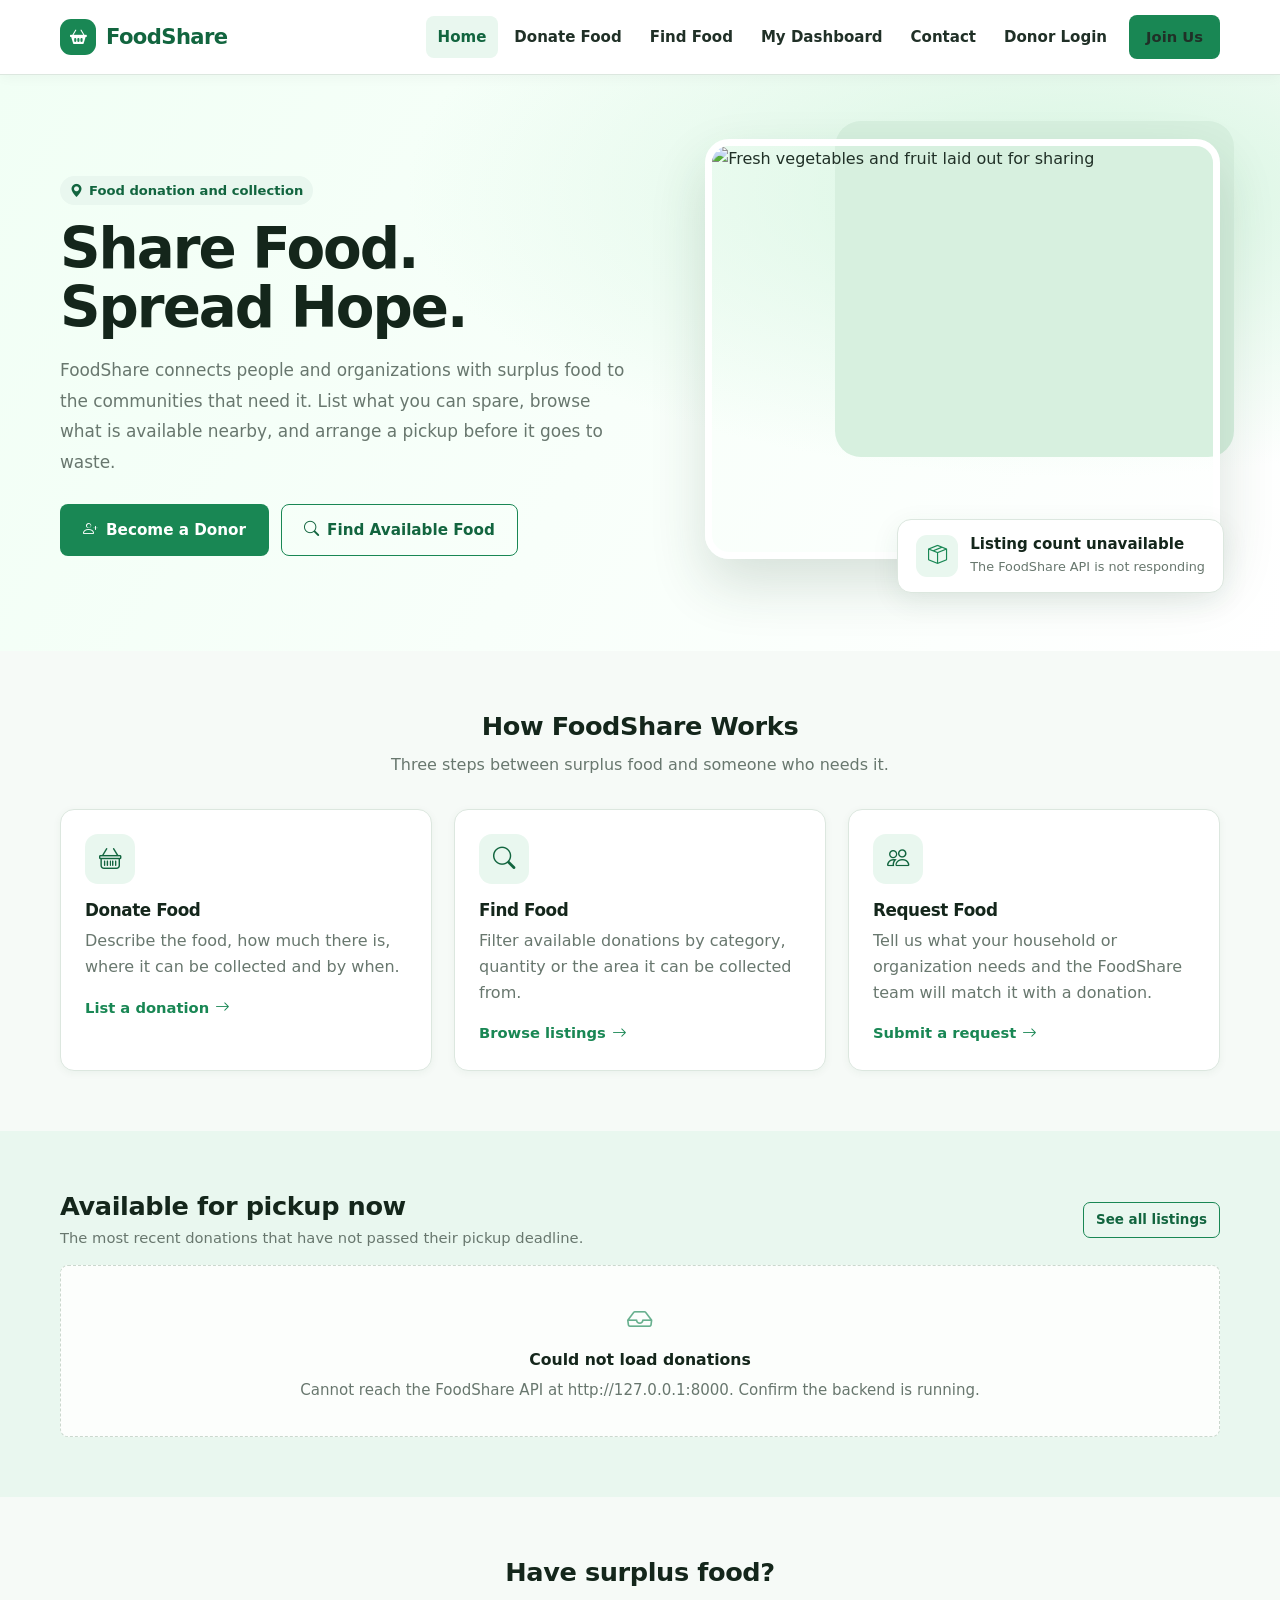
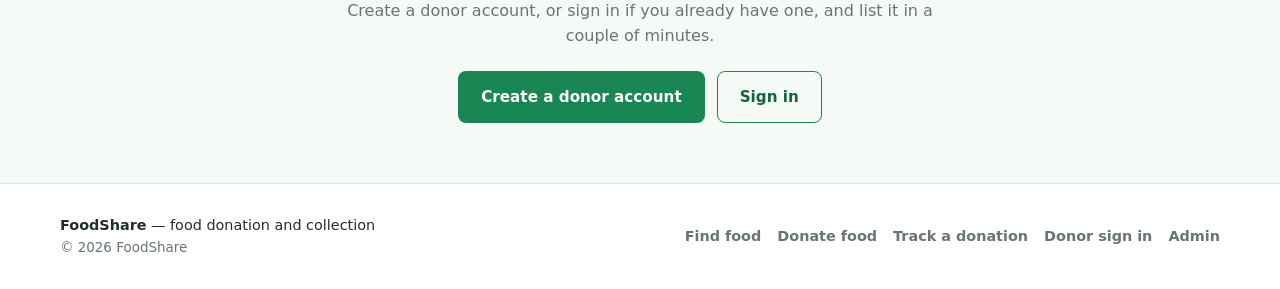
==== html/index.html @ 515250c9 "Upload complete FoodShare source code" ====
<!DOCTYPE html>
<html lang="en">
<head>
    <meta charset="UTF-8">
    <meta name="viewport" content="width=device-width, initial-scale=1.0">
    <meta name="description" content="FoodShare connects food donors with people and organizations that need food. List surplus food, browse what is available nearby, and arrange a pickup.">
    <title>FoodShare | Share Food, Share Hope</title>
    <link rel="icon" href="data:image/svg+xml,%3Csvg xmlns='http://www.w3.org/2000/svg' viewBox='0 0 100 100'%3E%3Crect width='100' height='100' rx='24' fill='%23198754'/%3E%3Cpath d='M28 70c0-22 18-38 44-38 0 22-18 38-44 38z' fill='%23fff'/%3E%3C/svg%3E">
    <link rel="stylesheet" href="../css/vendor/bootstrap-icons.css">
    <link rel="stylesheet" href="../css/style.css">
</head>
<body>

<header class="navbar">
    <div class="container navbar-inner">
        <a class="logo" href="index.html">
            <span class="logo-mark"><i class="bi bi-basket2-fill" aria-hidden="true"></i></span>
            <span>FoodShare</span>
        </a>

        <button class="nav-toggle" type="button" aria-expanded="false"
                aria-controls="site-nav" aria-label="Open menu">
            <i class="bi bi-list" aria-hidden="true"></i>
        </button>

        <nav class="nav-links" id="site-nav" aria-label="Main navigation">
            <a href="index.html">Home</a>
            <a href="donate.html">Donate Food</a>
            <a href="find-food.html">Find Food</a>
            <a href="donor-dashboard.html">My Dashboard</a>
            <a href="contact.html">Contact</a>
            <a href="donor-login.html" data-auth-link>Donor Login</a>
            <a href="donor-register.html" class="btn btn-small">Join Us</a>
        </nav>
    </div>
</header>

<main>
    <section class="hero">
        <div class="container hero-layout">
            <div class="hero-content">
                <span class="badge">
                    <i class="bi bi-geo-alt-fill" aria-hidden="true"></i>
                    Food donation and collection
                </span>

                <h1>Share Food.<br>Spread Hope.</h1>

                <p>
                    FoodShare connects people and organizations with surplus food
                    to the communities that need it. List what you can spare,
                    browse what is available nearby, and arrange a pickup before
                    it goes to waste.
                </p>

                <div class="hero-actions">
                    <a href="donor-register.html" class="btn">
                        <i class="bi bi-person-plus" aria-hidden="true"></i>
                        Become a Donor
                    </a>

                    <a href="find-food.html" class="btn btn-outline">
                        <i class="bi bi-search" aria-hidden="true"></i>
                        Find Available Food
                    </a>
                </div>
            </div>

            <div class="hero-visual">
                <img
                    src="https://images.unsplash.com/photo-1488459716781-31db52582fe9?auto=format&fit=crop&w=1200&q=85"
                    alt="Fresh vegetables and fruit laid out for sharing"
                    width="1200"
                    height="800"
                >

                <div class="image-note">
                    <span class="note-icon"><i class="bi bi-box-seam" aria-hidden="true"></i></span>
                    <div>
                        <strong id="hero-available-count">Checking listings…</strong>
                        <p id="hero-available-hint">Available for pickup today</p>
                    </div>
                </div>
            </div>
        </div>
    </section>

    <section class="section">
        <div class="container">
            <div class="text-center">
                <h2 class="section-title">How FoodShare Works</h2>
                <p class="section-description">
                    Three steps between surplus food and someone who needs it.
                </p>
            </div>

            <div class="grid" style="margin-top:32px;">
                <article class="card">
                    <div class="card-icon"><i class="bi bi-basket" aria-hidden="true"></i></div>
                    <h3>Donate Food</h3>
                    <p>
                        Describe the food, how much there is, where it can be
                        collected and by when.
                    </p>
                    <a class="card-link" href="donate.html">
                        List a donation
                        <i class="bi bi-arrow-right" aria-hidden="true"></i>
                    </a>
                </article>

                <article class="card">
                    <div class="card-icon"><i class="bi bi-search" aria-hidden="true"></i></div>
                    <h3>Find Food</h3>
                    <p>
                        Filter available donations by category, quantity or the
                        area it can be collected from.
                    </p>
                    <a class="card-link" href="find-food.html">
                        Browse listings
                        <i class="bi bi-arrow-right" aria-hidden="true"></i>
                    </a>
                </article>

                <article class="card">
                    <div class="card-icon"><i class="bi bi-people" aria-hidden="true"></i></div>
                    <h3>Request Food</h3>
                    <p>
                        Tell us what your household or organization needs and
                        the FoodShare team will match it with a donation.
                    </p>
                    <a class="card-link" href="find-food.html#request-food">
                        Submit a request
                        <i class="bi bi-arrow-right" aria-hidden="true"></i>
                    </a>
                </article>
            </div>
        </div>
    </section>

    <section class="section" style="background:var(--primary-light);">
        <div class="container">
            <div class="panel-head">
                <div>
                    <h2>Available for pickup now</h2>
                    <p class="panel-subtitle">
                        The most recent donations that have not passed their pickup deadline.
                    </p>
                </div>

                <a href="find-food.html" class="btn btn-outline btn-small">
                    See all listings
                </a>
            </div>

            <div id="home-listings" class="listing-grid">
                <p class="loading">Loading donations</p>
            </div>
        </div>
    </section>

    <section class="section text-center">
        <div class="container">
            <h2 class="section-title">Have surplus food?</h2>
            <p class="section-description" style="margin-inline:auto;">
                Create a donor account, or sign in if you already have one, and
                list it in a couple of minutes.
            </p>

            <div class="hero-actions" style="justify-content:center;margin-top:22px;">
                <a href="donor-register.html" class="btn">Create a donor account</a>
                <a href="donor-login.html" class="btn btn-outline">Sign in</a>
            </div>
        </div>
    </section>
</main>

<footer class="footer">
    <div class="container footer-inner">
        <div>
            <p><strong>FoodShare</strong> — food donation and collection</p>
            <p class="footer-copy">&copy; <span id="current-year"></span> FoodShare</p>
        </div>

        <nav class="footer-links" aria-label="Footer navigation">
            <a href="find-food.html">Find food</a>
            <a href="donate.html">Donate food</a>
            <a href="track.html">Track a donation</a>
            <a href="donor-login.html">Donor sign in</a>
            <a href="admin-login.html">Admin</a>
        </nav>
    </div>
</footer>

<script src="../js/api.js"></script>
<script src="../js/food-card.js"></script>
<script src="../js/home.js"></script>
</body>
</html>
---- css/style.css ----
/* =====================================================
   FOODSHARE - SHARED STYLESHEET
   File: css/style.css
   Used by every page: public pages, donor area, admin console.
===================================================== */

/* ================= DESIGN TOKENS ================= */

:root {
    /* Brand */
    --primary: #198754;
    --primary-dark: #12653f;
    --primary-light: #e9f7ef;
    --primary-soft: #d7f0df;
    --accent: #f4b942;

    /* Surfaces */
    --background: #f6faf7;
    --surface: #ffffff;
    --surface-sunken: #eff7f1;
    --border: #dce7df;
    --border-strong: #cbd8ce;

    /* Text */
    --text: #203027;
    --text-strong: #14261b;
    --muted: #68776e;

    /* Status colours */
    --success: #198754;
    --success-soft: #e3f6ea;
    --info: #0b5ed7;
    --info-soft: #e7effd;
    --warning: #a16207;
    --warning-soft: #fdf3d8;
    --danger: #b42318;
    --danger-soft: #fde8e6;
    --neutral: #55635a;
    --neutral-soft: #eef2ef;

    /* Shape and depth */
    --radius-sm: 8px;
    --radius: 14px;
    --radius-lg: 20px;
    --shadow-sm: 0 2px 8px rgba(25, 75, 45, 0.05);
    --shadow: 0 8px 28px rgba(25, 75, 45, 0.08);
    --shadow-lg: 0 18px 44px rgba(25, 75, 45, 0.12);

    /* Type */
    --font-sans: system-ui, -apple-system, "Segoe UI", Roboto, "Helvetica Neue", Arial, sans-serif;

    /* Layout */
    --container: 1160px;
    --nav-height: 74px;
}

/* ================= BASE ================= */

*,
*::before,
*::after {
    box-sizing: border-box;
}

body,
h1,
h2,
h3,
h4,
p,
figure,
blockquote,
dl,
dd {
    margin: 0;
}

html {
    scroll-behavior: smooth;
    -webkit-text-size-adjust: 100%;
}

body {
    min-height: 100vh;
    display: flex;
    flex-direction: column;
    font-family: var(--font-sans);
    font-size: 16px;
    line-height: 1.6;
    color: var(--text);
    background: var(--background);
}

main {
    flex: 1;
}

img {
    display: block;
    max-width: 100%;
}

a {
    color: var(--primary);
    text-decoration: none;
}

a:hover {
    color: var(--primary-dark);
}

button,
input,
select,
textarea {
    font: inherit;
    color: inherit;
}

button {
    cursor: pointer;
}

button:disabled {
    cursor: not-allowed;
    opacity: 0.6;
}

h1,
h2,
h3,
h4 {
    color: var(--text-strong);
    line-height: 1.2;
    font-weight: 800;
    letter-spacing: -0.4px;
}

h1 {
    font-size: clamp(1.9rem, 3.4vw, 2.7rem);
}

h2 {
    font-size: clamp(1.35rem, 2.2vw, 1.6rem);
}

h3 {
    font-size: 1.05rem;
}

p {
    color: var(--text);
}

[hidden] {
    display: none !important;
}

.sr-only {
    position: absolute;
    width: 1px;
    height: 1px;
    padding: 0;
    margin: -1px;
    overflow: hidden;
    clip: rect(0 0 0 0);
    white-space: nowrap;
    border: 0;
}

/* ================= LAYOUT ================= */

.container {
    width: min(var(--container), 92%);
    margin-inline: auto;
}

.section {
    padding: 60px 0;
}

.section-title {
    margin-bottom: 10px;
}

.section-description {
    color: var(--muted);
    max-width: 60ch;
}

.text-center {
    text-align: center;
}

.text-center .section-description {
    margin-inline: auto;
}

.muted {
    color: var(--muted);
}

.stack-sm > * + * {
    margin-top: 8px;
}

/* Interior page heading block */
.page-head {
    padding: 42px 0 26px;
}

.page-head h1 {
    margin-bottom: 8px;
}

.page-head .page-intro {
    max-width: 68ch;
    color: var(--muted);
    font-size: 1.02rem;
}

.page-head--row {
    display: flex;
    align-items: flex-end;
    justify-content: space-between;
    flex-wrap: wrap;
    gap: 18px;
}

/* ================= NAVIGATION ================= */

.navbar {
    position: sticky;
    top: 0;
    z-index: 1000;
    background: var(--surface);
    border-bottom: 1px solid var(--border);
    box-shadow: 0 3px 12px rgba(0, 0, 0, 0.035);
}

.navbar-inner {
    min-height: var(--nav-height);
    display: flex;
    align-items: center;
    justify-content: space-between;
    gap: 18px;
}

.logo {
    display: inline-flex;
    align-items: center;
    gap: 10px;
    color: var(--primary-dark);
    font-size: 1.32rem;
    font-weight: 800;
    letter-spacing: -0.6px;
    white-space: nowrap;
}

.logo:hover {
    color: var(--primary-dark);
}

.logo-mark {
    display: grid;
    place-items: center;
    width: 36px;
    height: 36px;
    border-radius: 11px;
    background: var(--primary);
    color: #fff;
    font-size: 1.05rem;
}

.nav-links {
    display: flex;
    align-items: center;
    gap: 4px;
}

.nav-links a {
    padding: 9px 12px;
    border-radius: var(--radius-sm);
    color: var(--text);
    font-size: 0.94rem;
    font-weight: 600;
    white-space: nowrap;
    transition: background 0.15s ease, color 0.15s ease;
}

.nav-links a:hover {
    background: var(--surface-sunken);
    color: var(--primary-dark);
}

.nav-links a.active {
    background: var(--primary-light);
    color: var(--primary-dark);
}

.nav-links .btn {
    margin-left: 6px;
    padding: 9px 16px;
    min-height: 40px;
    font-size: 0.92rem;
}

.nav-links .btn:hover {
    background: var(--primary-dark);
    color: #fff;
    transform: none;
}

.nav-links .nav-signout {
    color: var(--danger);
}

.nav-toggle {
    display: none;
    align-items: center;
    justify-content: center;
    width: 42px;
    height: 42px;
    border: 1px solid var(--border-strong);
    border-radius: 10px;
    background: var(--surface);
    color: var(--text);
    font-size: 1.25rem;
}

/* ================= BUTTONS ================= */

.btn {
    display: inline-flex;
    align-items: center;
    justify-content: center;
    gap: 8px;
    min-height: 44px;
    padding: 11px 20px;
    border: 1px solid transparent;
    border-radius: var(--radius-sm);
    background: var(--primary);
    color: #fff;
    font-weight: 700;
    font-size: 0.95rem;
    text-align: center;
    text-decoration: none;
    transition: background 0.18s ease, border-color 0.18s ease, transform 0.18s ease;
}

.btn:hover {
    background: var(--primary-dark);
    color: #fff;
    transform: translateY(-1px);
}

.btn-outline {
    color: var(--primary-dark);
    background: transparent;
    border-color: var(--primary);
}

.btn-outline:hover {
    color: #fff;
    background: var(--primary);
}

.btn-secondary {
    color: var(--text);
    background: var(--neutral-soft);
    border-color: var(--border);
}

.btn-secondary:hover {
    color: var(--text-strong);
    background: #e2e9e4;
}

.btn-danger {
    background: var(--danger);
    color: #fff;
}

.btn-danger:hover {
    background: #8f1b12;
    color: #fff;
}

.btn-ghost {
    background: transparent;
    border-color: var(--border);
    color: var(--text);
}

.btn-ghost:hover {
    background: var(--surface-sunken);
    color: var(--text-strong);
}

.btn-small {
    min-height: 34px;
    padding: 6px 12px;
    font-size: 0.84rem;
    border-radius: 7px;
}

.btn-full {
    width: 100%;
}

.btn-icon {
    padding: 7px 10px;
    min-height: 34px;
}

/* ================= BADGES AND STATUS ================= */

.badge {
    display: inline-flex;
    align-items: center;
    gap: 6px;
    padding: 4px 10px;
    border-radius: 30px;
    background: var(--primary-light);
    color: var(--primary-dark);
    font-size: 0.82rem;
    font-weight: 700;
}

.badge-warning {
    background: var(--warning-soft);
    color: var(--warning);
}

.badge-danger {
    background: var(--danger-soft);
    color: var(--danger);
}

.status {
    display: inline-flex;
    align-items: center;
    gap: 6px;
    padding: 3px 10px;
    border-radius: 30px;
    font-size: 0.78rem;
    font-weight: 700;
    white-space: nowrap;
    background: var(--neutral-soft);
    color: var(--neutral);
}

.status::before {
    content: "";
    width: 6px;
    height: 6px;
    border-radius: 50%;
    background: currentColor;
}

.status-available,
.status-verified,
.status-approved {
    background: var(--success-soft);
    color: #146c43;
}

.status-reserved,
.status-pending {
    background: var(--warning-soft);
    color: var(--warning);
}

.status-completed,
.status-fulfilled {
    background: var(--info-soft);
    color: var(--info);
}

.status-expired {
    background: var(--neutral-soft);
    color: var(--neutral);
}

.status-cancelled,
.status-rejected {
    background: var(--danger-soft);
    color: var(--danger);
}

/* ================= MESSAGES ================= */

.message {
    margin: 0 0 16px;
    padding: 12px 15px;
    border: 1px solid transparent;
    border-radius: var(--radius-sm);
    font-size: 0.94rem;
    overflow-wrap: anywhere;
    line-height: 1.5;
}

.message:empty {
    display: none;
}

.message-success {
    color: #14532d;
    background: var(--success-soft);
    border-color: #b9e6c9;
}

.message-error {
    color: #842029;
    background: var(--danger-soft);
    border-color: #f5c2be;
}

.message-info {
    color: #084298;
    background: var(--info-soft);
    border-color: #bcd3f7;
}

/* ================= CARDS AND PANELS ================= */

.grid {
    display: grid;
    grid-template-columns: repeat(3, minmax(0, 1fr));
    gap: 22px;
}

.card {
    padding: 24px;
    border: 1px solid var(--border);
    border-radius: var(--radius);
    background: var(--surface);
    box-shadow: var(--shadow-sm);
}

.card h2,
.card h3 {
    margin-bottom: 8px;
}

.card p {
    color: var(--muted);
}

.card-icon {
    display: grid;
    place-items: center;
    width: 50px;
    height: 50px;
    margin-bottom: 16px;
    border-radius: 13px;
    background: var(--primary-light);
    color: var(--primary-dark);
    font-size: 1.4rem;
}

.card-link {
    display: inline-flex;
    align-items: center;
    gap: 6px;
    margin-top: 16px;
    font-weight: 700;
    font-size: 0.92rem;
}

.panel {
    padding: 24px;
    border: 1px solid var(--border);
    border-radius: var(--radius);
    background: var(--surface);
    box-shadow: var(--shadow-sm);
}

.panel + .panel {
    margin-top: 22px;
}

.panel-head {
    display: flex;
    align-items: center;
    justify-content: space-between;
    flex-wrap: wrap;
    gap: 12px;
    margin-bottom: 16px;
}

.panel-head h2 {
    margin: 0;
}

.panel-head .panel-subtitle {
    margin-top: 4px;
    color: var(--muted);
    font-size: 0.92rem;
}

.panel-actions {
    display: flex;
    flex-wrap: wrap;
    gap: 8px;
    align-items: center;
}

.count-pill {
    display: inline-flex;
    align-items: center;
    padding: 2px 9px;
    border-radius: 20px;
    background: var(--surface-sunken);
    color: var(--muted);
    font-size: 0.8rem;
    font-weight: 700;
}

/* ================= FORMS ================= */

.form-group {
    margin-bottom: 16px;
}

.form-group label,
.field-label {
    display: block;
    margin-bottom: 6px;
    color: var(--text-strong);
    font-weight: 700;
    font-size: 0.9rem;
}

.required {
    color: var(--danger);
    font-weight: 700;
}

.form-group input,
.form-group select,
.form-group textarea,
.input,
select,
input[type="search"],
input[type="text"],
input[type="email"],
input[type="password"],
input[type="tel"],
input[type="number"],
input[type="date"],
input[type="datetime-local"] {
    display: block;
    width: 100%;
    min-width: 0;
}

.form-group input,
.form-group select,
.form-group textarea {
    min-height: 46px;
    padding: 10px 13px;
    border: 1px solid var(--border-strong);
    border-radius: var(--radius-sm);
    background: #fff;
    color: var(--text);
    outline: none;
    transition: border-color 0.15s ease, box-shadow 0.15s ease;
}

.form-group textarea {
    min-height: 120px;
    resize: vertical;
}

.form-group input:focus,
.form-group select:focus,
.form-group textarea:focus {
    border-color: var(--primary);
    box-shadow: 0 0 0 3px rgba(25, 135, 84, 0.14);
}

/* Only flag a field once the user has actually interacted with it. */
.form-group input:user-invalid,
.form-group select:user-invalid,
.form-group textarea:user-invalid {
    border-color: var(--danger);
    box-shadow: 0 0 0 3px rgba(180, 35, 24, 0.1);
}

.form-row {
    display: grid;
    grid-template-columns: repeat(2, minmax(0, 1fr));
    gap: 16px;
}

.form-help {
    margin-top: 5px;
    color: var(--muted);
    font-size: 0.82rem;
}

.form-footer {
    margin-top: 18px;
    text-align: center;
    color: var(--muted);
    font-size: 0.92rem;
}

.form-footer a {
    font-weight: 700;
}

.form-actions {
    display: flex;
    flex-wrap: wrap;
    gap: 10px;
    margin-top: 20px;
}

.form-container {
    width: min(620px, 92%);
    margin: 40px auto;
    padding: 30px;
    border: 1px solid var(--border);
    border-radius: var(--radius);
    background: var(--surface);
    box-shadow: var(--shadow);
}

.form-container h1 {
    margin-bottom: 6px;
}

.form-description {
    margin-bottom: 22px;
    color: var(--muted);
}

/* ================= HERO ================= */

.hero {
    padding: 64px 0 58px;
    overflow: hidden;
    background:
        radial-gradient(ellipse at 84% 20%, #d7f5e1 0%, transparent 44%),
        linear-gradient(120deg, #f1fff5, #ffffff);
}

.hero-layout {
    display: grid;
    grid-template-columns: minmax(0, 1fr) minmax(0, 0.95fr);
    align-items: center;
    gap: 54px;
}

.hero-content {
    min-width: 0;
    max-width: 590px;
}

.hero-content .badge {
    margin-bottom: 14px;
}

.hero h1 {
    margin-bottom: 18px;
    font-size: clamp(2.7rem, 4.4vw, 4.2rem);
    line-height: 1.05;
    letter-spacing: -2px;
}

.hero-content > p {
    max-width: 56ch;
    margin-bottom: 26px;
    color: var(--muted);
    font-size: 1.06rem;
    line-height: 1.8;
}

.hero-actions {
    display: flex;
    flex-wrap: wrap;
    gap: 12px;
}

.hero-actions .btn {
    min-height: 50px;
    padding: 13px 22px;
}

.hero-visual {
    position: relative;
    min-width: 0;
    padding: 0 0 34px 24px;
}

.hero-visual::before {
    content: "";
    position: absolute;
    z-index: 0;
    top: -18px;
    right: -14px;
    width: 74%;
    height: 74%;
    border-radius: 26px;
    background: var(--primary-soft);
}

.hero-visual > img {
    position: relative;
    z-index: 1;
    width: 100%;
    height: 420px;
    border: 7px solid #fff;
    border-radius: 24px;
    object-fit: cover;
    box-shadow: 0 25px 55px rgba(30, 70, 45, 0.16);
}

.image-note {
    position: absolute;
    z-index: 2;
    right: -4px;
    bottom: 0;
    display: flex;
    align-items: center;
    gap: 12px;
    max-width: 330px;
    padding: 15px 18px;
    border: 1px solid var(--border);
    border-radius: var(--radius);
    background: #fff;
    box-shadow: var(--shadow);
}

.note-icon {
    display: grid;
    place-items: center;
    flex: 0 0 42px;
    width: 42px;
    height: 42px;
    border-radius: 11px;
    background: var(--primary-light);
    color: var(--primary);
    font-size: 1.2rem;
}

.image-note strong {
    display: block;
    color: var(--text-strong);
    font-size: 0.94rem;
    line-height: 1.3;
}

.image-note p {
    margin-top: 2px;
    color: var(--muted);
    font-size: 0.8rem;
}

/* ================= SPLIT LAYOUT (login, donate) ================= */

.split-main {
    display: grid;
    grid-template-columns: minmax(0, 1.05fr) minmax(0, 1fr);
    align-items: start;
    gap: 44px;
    padding: 44px 0 56px;
}

.split-main--center {
    align-items: center;
}

.login-intro h1 {
    margin: 12px 0;
}

.login-intro p {
    color: var(--muted);
    font-size: 1.02rem;
    max-width: 46ch;
}

.login-intro .intro-list {
    margin-top: 22px;
    display: grid;
    gap: 12px;
    padding: 0;
    list-style: none;
}

.login-intro .intro-list li {
    display: flex;
    align-items: flex-start;
    gap: 10px;
    color: var(--text);
    font-size: 0.95rem;
}

.login-intro .intro-list i {
    color: var(--primary);
    font-size: 1.05rem;
    line-height: 1.6;
}

/* Centred single-card page used by the admin sign-in */
.auth-card {
    width: min(460px, 100%);
    margin: 0 auto 64px;
}

/* Content column with a side panel (listings + request form) */
.layout-aside {
    display: grid;
    grid-template-columns: minmax(0, 1fr) 340px;
    align-items: start;
    gap: 22px;
}

.layout-aside > * {
    min-width: 0;
}

/* Paired fields stack inside the narrow side panel instead of being squeezed. */
.layout-aside > aside .form-row {
    grid-template-columns: minmax(0, 1fr);
}

.login-card {
    padding: 30px;
    border: 1px solid var(--border);
    border-radius: var(--radius-lg);
    background: #fff;
    box-shadow: var(--shadow);
}

.login-card h2 {
    margin-bottom: 6px;
    font-size: 1.5rem;
}

/* ================= FILTER TOOLBAR ================= */

.toolbar {
    display: grid;
    grid-template-columns: minmax(0, 2fr) minmax(0, 1fr) minmax(0, 1fr) auto;
    gap: 10px;
    margin-bottom: 18px;
}

.toolbar input,
.toolbar select {
    min-height: 46px;
    padding: 10px 12px;
    border: 1px solid var(--border-strong);
    border-radius: var(--radius-sm);
    background: #fff;
    outline: none;
}

.toolbar input:focus,
.toolbar select:focus {
    border-color: var(--primary);
    box-shadow: 0 0 0 3px rgba(25, 135, 84, 0.14);
}

.toolbar--compact {
    grid-template-columns: minmax(0, 1fr) minmax(0, 1fr) minmax(0, 1fr);
}

.listing-meta {
    display: flex;
    align-items: center;
    justify-content: space-between;
    flex-wrap: wrap;
    gap: 10px;
    margin-bottom: 14px;
    color: var(--muted);
    font-size: 0.88rem;
}

/* ================= LISTINGS ================= */

.listing-grid {
    display: grid;
    grid-template-columns: repeat(auto-fill, minmax(280px, 1fr));
    gap: 18px;
}

.food-card {
    display: flex;
    flex-direction: column;
    gap: 14px;
    padding: 20px;
    border: 1px solid var(--border);
    border-radius: var(--radius);
    background: var(--surface);
    box-shadow: var(--shadow-sm);
    transition: box-shadow 0.18s ease, transform 0.18s ease;
}

.food-card:hover {
    transform: translateY(-2px);
    box-shadow: var(--shadow);
}

.food-card-head {
    display: flex;
    align-items: flex-start;
    justify-content: space-between;
    gap: 10px;
}

.food-card-head h3 {
    font-size: 1.08rem;
    line-height: 1.3;
}

.food-card .badge {
    align-self: flex-start;
}

/* Key/value fact list used in cards and on the detail page */
.fact-list {
    display: grid;
    gap: 8px;
    padding: 0;
    margin: 0;
}

.fact-list > div {
    display: grid;
    grid-template-columns: 100px minmax(0, 1fr);
    gap: 10px;
    align-items: baseline;
}

.fact-list dt {
    color: var(--muted);
    font-size: 0.8rem;
    font-weight: 600;
    text-transform: uppercase;
    letter-spacing: 0.03em;
}

.fact-list dd {
    font-size: 0.92rem;
    font-weight: 600;
    color: var(--text);
    overflow-wrap: anywhere;
}

.food-card-foot {
    display: flex;
    align-items: center;
    justify-content: space-between;
    gap: 10px;
    margin-top: auto;
    padding-top: 14px;
    border-top: 1px solid var(--border);
}

.food-card-foot .donor {
    color: var(--muted);
    font-size: 0.84rem;
    overflow: hidden;
    text-overflow: ellipsis;
    white-space: nowrap;
}

/* ================= DETAIL PAGE ================= */

.detail-panel {
    max-width: 760px;
    margin-inline: auto;
    padding: 28px;
}

.detail-head {
    display: flex;
    align-items: flex-start;
    justify-content: space-between;
    gap: 14px;
    padding-bottom: 18px;
    margin-bottom: 20px;
    border-bottom: 1px solid var(--border);
}

.detail-head h1 {
    font-size: clamp(1.5rem, 2.6vw, 2rem);
}

.detail-head .detail-id {
    margin-top: 6px;
    color: var(--muted);
    font-size: 0.86rem;
}

.detail-list {
    display: grid;
    gap: 0;
    padding: 0;
    margin: 0;
    border: 1px solid var(--border);
    border-radius: var(--radius-sm);
    overflow: hidden;
}

.detail-list > div {
    display: grid;
    grid-template-columns: minmax(120px, 190px) minmax(0, 1fr);
    gap: 14px;
    padding: 12px 16px;
    border-bottom: 1px solid var(--border);
}

.detail-list > div:last-child {
    border-bottom: 0;
}

.detail-list > div:nth-child(odd) {
    background: #fbfdfb;
}

.detail-list dt {
    color: var(--muted);
    font-size: 0.88rem;
    font-weight: 600;
}

.detail-list dd {
    font-weight: 600;
    color: var(--text);
    overflow-wrap: anywhere;
}

.contact-block {
    display: flex;
    align-items: center;
    justify-content: space-between;
    flex-wrap: wrap;
    gap: 14px;
    margin-top: 20px;
    padding: 18px;
    border: 1px solid #c9e6d4;
    border-radius: var(--radius);
    background: var(--primary-light);
}

.contact-block .contact-label {
    color: var(--primary-dark);
    font-size: 0.82rem;
    font-weight: 700;
    text-transform: uppercase;
    letter-spacing: 0.04em;
}

.contact-block .contact-value {
    font-size: 1.12rem;
    font-weight: 800;
    color: var(--text-strong);
}

/* ================= DASHBOARD ================= */

.dashboard {
    padding: 30px 0 56px;
}

.dashboard-head {
    display: flex;
    align-items: flex-end;
    justify-content: space-between;
    flex-wrap: wrap;
    gap: 16px;
    margin-bottom: 24px;
}

.dashboard-head h1 {
    margin-bottom: 6px;
}

.dashboard-head .donor-meta {
    display: flex;
    flex-wrap: wrap;
    align-items: center;
    gap: 10px;
    color: var(--muted);
    font-size: 0.9rem;
}

.stats-grid {
    display: grid;
    grid-template-columns: repeat(4, minmax(0, 1fr));
    gap: 16px;
    margin-bottom: 24px;
}

/* Six cards read better as two even rows than as 4 + 2. */
.stats-grid--balanced {
    grid-template-columns: repeat(3, minmax(0, 1fr));
}

.stat-card {
    padding: 18px 20px;
    border: 1px solid var(--border);
    border-radius: var(--radius);
    background: var(--surface);
    box-shadow: var(--shadow-sm);
}

.stat-card h3,
.stat-card span {
    display: block;
    color: var(--muted);
    font-size: 0.84rem;
    font-weight: 600;
    text-transform: uppercase;
    letter-spacing: 0.03em;
}

.stat-card strong {
    display: block;
    margin-top: 6px;
    color: var(--text-strong);
    font-size: 1.85rem;
    line-height: 1.1;
    letter-spacing: -0.8px;
}

.stat-card--accent {
    border-color: #c9e6d4;
    background: linear-gradient(160deg, #f2fbf5, #ffffff);
}

.stat-card--muted strong {
    color: var(--muted);
}

.dashboard-grid {
    display: grid;
    grid-template-columns: minmax(320px, 400px) minmax(0, 1fr);
    align-items: start;
    gap: 22px;
}

.dashboard-grid .panel + .panel {
    margin-top: 0;
}

/* ================= TABLES ================= */

.table-wrapper {
    width: 100%;
    overflow-x: auto;
    border: 1px solid var(--border);
    border-radius: var(--radius-sm);
    background: var(--surface);
}

table {
    width: 100%;
    border-collapse: collapse;
}

/* Column widths come from each table's <colgroup>, so wide values such as
   email addresses wrap instead of pushing the table past its container. */
.table-wrapper table {
    table-layout: fixed;
}

th,
td {
    padding: 11px 10px;
    border-bottom: 1px solid var(--border);
    text-align: left;
    vertical-align: middle;
    font-size: 0.86rem;
}

/* Only break a word when it genuinely cannot fit, so "Individual" and
   "Gampalagudem" stay intact while long email addresses still wrap. */
td {
    overflow-wrap: break-word;
    word-break: normal;
}

th {
    background: var(--surface-sunken);
    color: var(--text-strong);
    font-size: 0.76rem;
    font-weight: 700;
    text-transform: uppercase;
    letter-spacing: 0.03em;
    white-space: normal;
}

td {
    color: var(--text);
}

tbody tr:last-child td {
    border-bottom: 0;
}

tbody tr:hover {
    background: #f8fcf9;
}

.table-actions {
    display: flex;
    flex-wrap: wrap;
    align-items: center;
    gap: 6px;
}

.cell-title {
    font-weight: 700;
    color: var(--text-strong);
}

.cell-sub {
    display: block;
    color: var(--muted);
    font-size: 0.8rem;
}

.cell-nowrap {
    white-space: nowrap;
}

.cell-actions {
    min-width: 0;
    white-space: normal;
}

.table-select {
    width: auto;
    min-width: 112px;
    min-height: 34px;
    padding: 5px 8px;
    border: 1px solid var(--border-strong);
    border-radius: 7px;
    background: #fff;
    font-size: 0.82rem;
    font-weight: 600;
}

/* ================= EMPTY, LOADING, SKELETON ================= */

.empty-state,
.loading {
    padding: 34px 20px;
    color: var(--muted);
    text-align: center;
    font-size: 0.94rem;
}

.empty-state {
    display: grid;
    justify-items: center;
    gap: 6px;
    border: 1px dashed var(--border-strong);
    border-radius: var(--radius-sm);
    background: #fcfefc;
}

.empty-state i {
    font-size: 1.6rem;
    color: var(--primary);
    opacity: 0.65;
}

.empty-state strong {
    color: var(--text-strong);
    font-size: 0.98rem;
}

td .empty-state {
    border: 0;
    background: none;
    padding: 26px 12px;
}

.loading::after {
    content: "";
    display: inline-block;
    width: 1.1em;
    text-align: left;
    animation: dots 1.4s steps(4, end) infinite;
}

@keyframes dots {
    0%, 20% { content: "."; }
    40% { content: ".."; }
    60%, 100% { content: "..."; }
}

/* ================= FOOTER ================= */

.footer {
    margin-top: auto;
    padding: 30px 0;
    border-top: 1px solid var(--border);
    background: var(--surface);
    color: var(--muted);
    font-size: 0.9rem;
}

.footer-inner {
    display: flex;
    align-items: center;
    justify-content: space-between;
    flex-wrap: wrap;
    gap: 14px;
}

.footer-links {
    display: flex;
    flex-wrap: wrap;
    gap: 16px;
}

.footer a {
    color: var(--muted);
    font-weight: 600;
}

.footer a:hover {
    color: var(--primary);
}

.footer-copy {
    color: var(--muted);
    font-size: 0.84rem;
}

/* ================= ACCESSIBILITY ================= */

:focus-visible {
    outline: 3px solid rgba(25, 135, 84, 0.55);
    outline-offset: 2px;
    border-radius: 4px;
}

/* ================= EMAIL VERIFICATION AND PASSWORD RESET ================= */

/* Progress trail across the steps of a verification flow. */
.steps {
    display: flex;
    flex-wrap: wrap;
    gap: 8px;
    margin: 0 0 20px;
    padding: 0;
    list-style: none;
}

.step {
    display: flex;
    align-items: center;
    gap: 8px;
    padding: 5px 14px 5px 6px;
    border-radius: 999px;
    background: var(--surface-sunken);
    color: var(--muted);
    font-size: 0.82rem;
    font-weight: 700;
}

.step-index {
    display: grid;
    place-items: center;
    width: 22px;
    height: 22px;
    border: 1px solid var(--border-strong);
    border-radius: 50%;
    background: var(--surface);
    color: var(--muted);
    font-size: 0.74rem;
    font-variant-numeric: tabular-nums;
}

.step.is-current {
    background: var(--primary-light);
    color: var(--primary-dark);
}

.step.is-current .step-index {
    border-color: var(--primary);
    background: var(--primary);
    color: #fff;
}

.step.is-done .step-index {
    border-color: var(--primary);
    background: var(--primary-soft);
    color: var(--primary-dark);
}

/* The address a code was sent to, with a way back to the form. */
.recipient {
    display: flex;
    align-items: center;
    gap: 10px;
    margin-bottom: 18px;
    padding: 11px 14px;
    border: 1px dashed var(--border-strong);
    border-radius: var(--radius-sm);
    background: var(--surface-sunken);
    font-size: 0.92rem;
}

.recipient > i {
    color: var(--primary);
    font-size: 1.05rem;
}

.recipient-text {
    min-width: 0;
    overflow-wrap: anywhere;
}

.recipient-text > span {
    display: block;
    color: var(--muted);
    font-size: 0.78rem;
    line-height: 1.45;
}

.recipient .link-btn {
    flex: none;
    margin-left: auto;
}

/* Six single-digit boxes. */
.otp-input {
    display: grid;
    grid-template-columns: repeat(6, minmax(0, 1fr));
    gap: 8px;
    width: min(340px, 100%);
}

.otp-input .otp-digit {
    width: 100%;
    min-width: 0;
    min-height: 58px;
    padding: 0;
    border: 1px solid var(--border-strong);
    border-radius: var(--radius-sm);
    background: #fff;
    color: var(--text-strong);
    text-align: center;
    font-size: 1.45rem;
    font-weight: 700;
    font-variant-numeric: tabular-nums;
    outline: none;
    transition: border-color 0.15s ease, box-shadow 0.15s ease;
}

.otp-input .otp-digit:focus {
    border-color: var(--primary);
    box-shadow: 0 0 0 3px rgba(25, 135, 84, 0.14);
}

.otp-input.is-invalid .otp-digit {
    border-color: var(--danger);
    box-shadow: 0 0 0 3px rgba(180, 35, 24, 0.1);
}

/* "Resend code" beside the waiting time. */
.resend-row {
    display: flex;
    align-items: center;
    justify-content: space-between;
    flex-wrap: wrap;
    gap: 6px 14px;
    margin-top: 14px;
    color: var(--muted);
    font-size: 0.86rem;
}

.link-btn {
    padding: 0;
    border: 0;
    background: none;
    color: var(--primary);
    font-size: 0.86rem;
    font-weight: 700;
    text-decoration: underline;
    text-underline-offset: 3px;
    cursor: pointer;
}

.link-btn:hover {
    color: var(--primary-dark);
}

.link-btn:disabled {
    color: var(--muted);
    text-decoration: none;
    cursor: default;
}

/* Shown only when SMTP is not configured, so the code is still readable. */
.demo-code {
    margin: 0 0 18px;
    padding: 12px 14px;
    border: 1px dashed var(--primary);
    border-radius: var(--radius-sm);
    background: var(--primary-light);
    color: var(--primary-dark);
    font-size: 0.88rem;
    line-height: 1.5;
}

.demo-code .demo-code-value {
    display: inline-block;
    margin-left: 6px;
    font-size: 1.1rem;
    font-weight: 700;
    letter-spacing: 0.24em;
    font-variant-numeric: tabular-nums;
    vertical-align: -1px;
}

.form-help--end {
    text-align: right;
}

/* ================= ADMIN: EMAIL DELIVERY ================= */

.detail-list--compact > div {
    grid-template-columns: minmax(110px, 150px) minmax(0, 1fr);
    padding: 10px 14px;
}

.form-help--block {
    margin: 14px 0 0;
}

.mail-test {
    display: grid;
    grid-template-columns: minmax(0, 1fr) auto;
    align-items: end;
    gap: 12px;
    margin-top: 16px;
    padding-top: 16px;
    border-top: 1px solid var(--border);
}

.mail-test .form-group {
    margin-bottom: 0;
}

/* ================= RESPONSIVE ================= */

@media (max-width: 1000px) {
    .stats-grid {
        grid-template-columns: repeat(2, minmax(0, 1fr));
    }

    .dashboard-grid {
        grid-template-columns: minmax(0, 1fr);
    }

    .layout-aside {
        grid-template-columns: minmax(0, 1fr);
    }

    .split-main {
        grid-template-columns: minmax(0, 1fr);
        gap: 28px;
    }

    .hero-layout {
        gap: 32px;
    }

    .hero-visual > img {
        height: 360px;
    }
}

@media (max-width: 820px) {
    .nav-toggle {
        display: inline-flex;
    }

    .navbar-inner {
        position: relative;
        flex-wrap: wrap;
        padding: 12px 0;
    }

    .nav-links {
        display: none;
        flex-basis: 100%;
        flex-direction: column;
        align-items: stretch;
        gap: 2px;
        padding: 10px 0 4px;
        border-top: 1px solid var(--border);
    }

    .nav-links.is-open {
        display: flex;
    }

    .nav-links a {
        padding: 11px 10px;
        border-radius: var(--radius-sm);
    }

    .nav-links .btn {
        margin: 8px 0 4px;
        justify-content: center;
    }

    .hero {
        padding: 44px 0;
    }

    .hero-layout {
        grid-template-columns: minmax(0, 1fr);
    }

    .hero h1 {
        font-size: clamp(2.4rem, 8vw, 3.4rem);
        letter-spacing: -1.4px;
    }

    .hero-visual {
        padding: 0 0 26px;
    }

    .hero-visual > img {
        height: clamp(240px, 62vw, 360px);
        border-width: 5px;
    }

    .hero-visual::before {
        top: -10px;
        right: -8px;
    }

    .image-note {
        right: 0;
        max-width: min(320px, 94%);
    }

    .grid {
        grid-template-columns: minmax(0, 1fr);
    }

    .toolbar,
    .toolbar--compact {
        grid-template-columns: minmax(0, 1fr);
    }

    .section {
        padding: 40px 0;
    }

    .detail-panel {
        padding: 20px;
    }

    .detail-list > div {
        grid-template-columns: minmax(0, 1fr);
        gap: 2px;
    }

    .panel {
        padding: 18px;
    }

    .form-container {
        padding: 22px;
        margin: 26px auto;
    }

    .login-card {
        padding: 22px;
    }

    .footer-inner {
        flex-direction: column;
        align-items: flex-start;
    }
}

@media (max-width: 620px) {
    .form-row {
        grid-template-columns: minmax(0, 1fr);
    }

    .otp-input {
        gap: 6px;
    }

    .otp-input .otp-digit {
        min-height: 52px;
        font-size: 1.25rem;
    }

    .recipient {
        flex-wrap: wrap;
    }

    .recipient .link-btn {
        margin-left: 0;
    }

    .steps {
        gap: 6px;
    }

    .step {
        font-size: 0.78rem;
    }

    .mail-test {
        grid-template-columns: minmax(0, 1fr);
    }

    .mail-test .btn {
        width: 100%;
    }

    .hero-actions {
        flex-direction: column;
        align-items: stretch;
    }

    .hero-actions .btn {
        width: 100%;
    }

    .dashboard-head {
        align-items: flex-start;
        flex-direction: column;
    }

    .page-head--row {
        align-items: flex-start;
    }

    .fact-list > div {
        grid-template-columns: 88px minmax(0, 1fr);
    }
}

@media (max-width: 460px) {
    .stats-grid {
        grid-template-columns: minmax(0, 1fr);
    }

    .logo {
        font-size: 1.18rem;
    }

    .detail-head {
        flex-direction: column;
    }
}

@media (prefers-reduced-motion: reduce) {
    html {
        scroll-behavior: auto;
    }

    *,
    *::before,
    *::after {
        animation-duration: 0.001ms !important;
        animation-iteration-count: 1 !important;
        transition-duration: 0.001ms !important;
    }
}
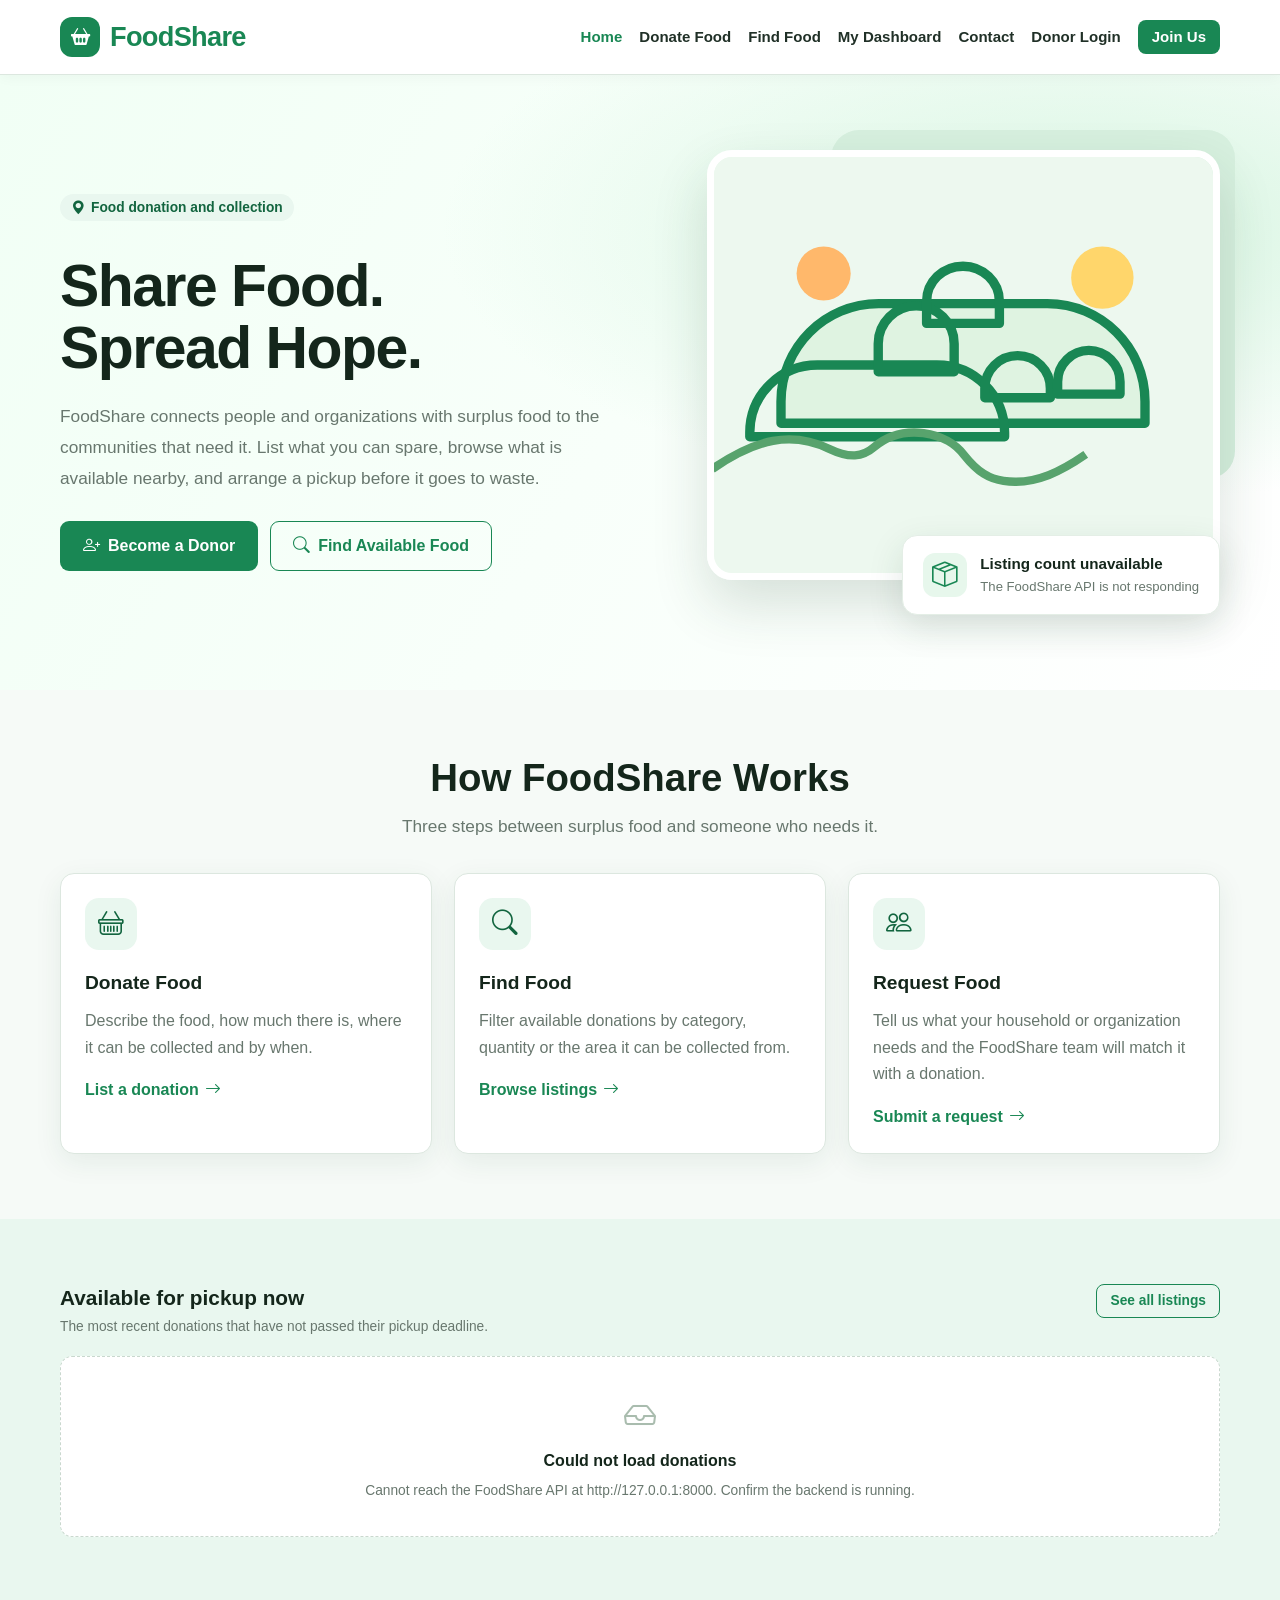
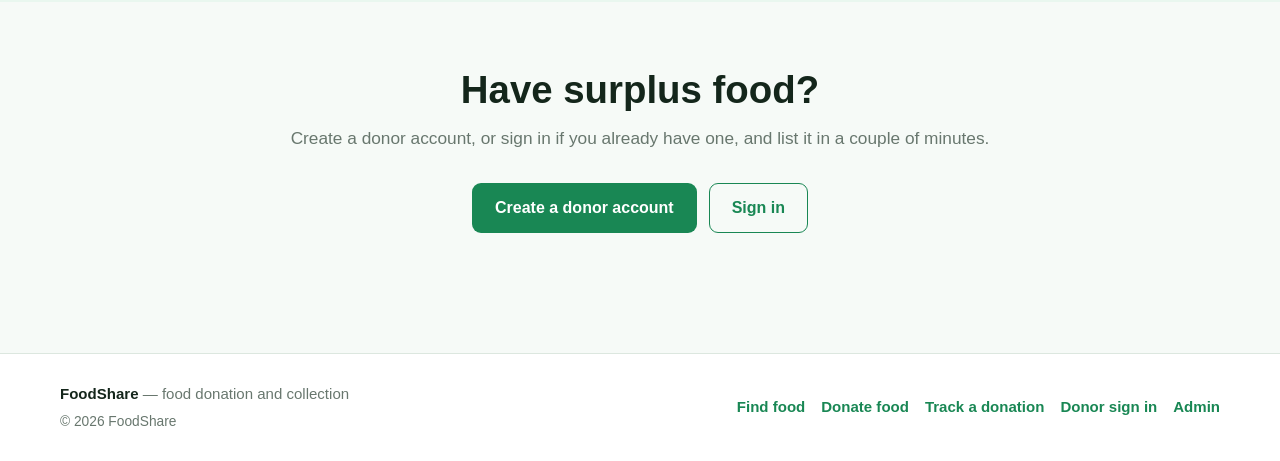
==== commit 85fa2672: "Improve donor registration and profile experience Co-authored-by: Copilot <223556219+Copilot@users.n" ====
--- a/html/index.html
+++ b/html/index.html
@@ -72,6 +72,7 @@
                     alt="Fresh vegetables and fruit laid out for sharing"
                     width="1200"
                     height="800"
+                    onerror="this.onerror=null;this.src='data:image/svg+xml,%3Csvg xmlns=%22http://www.w3.org/2000/svg%22 viewBox=%220 0 1200 800%22%3E%3Crect width=%221200%22 height=%22800%22 fill=%22%23edf8ef%22/%3E%3Cg fill=%22none%22 stroke=%22%23198754%22 stroke-width=%2218%22 stroke-linecap=%22round%22 stroke-linejoin=%22round%22%3E%3Cpath d=%22M250 470c0-104 84-188 188-188h324c104 0 188 84 188 188v42H250z%22 fill=%22%23dff3e1%22/%3E%3Cpath d=%22M320 400h230c72 0 130 58 130 130v8H190v-8c0-72 58-130 130-130z%22/%3E%3Cpath d=%22M510 286c40 0 73 33 73 73v54h-146v-54c0-40 33-73 73-73z%22/%3E%3Cpath d=%22M705 382c35 0 63 28 63 63v18h-126v-18c0-35 28-63 63-63z%22/%3E%3Cpath d=%22M600 210c38 0 70 30 70 68v42H530v-42c0-38 31-68 70-68z%22/%3E%3Cpath d=%22M842 372c33 0 60 27 60 60v24H782v-24c0-33 27-60 60-60z%22/%3E%3C/g%3E%3Ccircle cx=%22868%22 cy=%22232%22 r=%2260%22 fill=%22%23ffd66b%22/%3E%3Ccircle cx=%22332%22 cy=%22224%22 r=%2252%22 fill=%22%23ffb86b%22/%3E%3Cpath d=%22M118 600c84-58 152-73 224-39 40 19 65 16 87-3 29-25 62-31 95-27 39 6 61 20 78 42 27 34 49 46 76 50 63 9 116-22 158-51%22 fill=%22none%22 stroke=%22%2358a36d%22 stroke-width=%2216%22/%3E%3C/svg%3E';"
                 >
 
                 <div class="image-note">
--- a/css/style.css
+++ b/css/style.css
@@ -1,60 +1,111 @@
 /* =====================================================
    FOODSHARE - SHARED STYLESHEET
    File: css/style.css
-   Used by every page: public pages, donor area, admin console.
-===================================================== */
-
-/* ================= DESIGN TOKENS ================= */
+
+   Structure
+   1.  Design tokens
+   2.  Reset and base
+   3.  Layout primitives
+   4.  Typography helpers
+   5.  Navigation
+   6.  Buttons
+   7.  Badges and status pills
+   8.  Hero
+   9.  Cards and listings
+   10. Forms
+   11. Verification code input
+   12. Auth pages
+   13. Tables and detail lists
+   14. Dashboard and statistics
+   15. Profile page
+   16. Messages and empty states
+   17. Footer and dialog
+   18. Responsive rules
+   19. Motion and print preferences
+
+   Every class here is used by html/*.html or generated by
+   js/*.js. Keep them in sync when the markup changes.
+   ===================================================== */
+
+/* =====================================================
+   1. DESIGN TOKENS
+   ===================================================== */
 
 :root {
     /* Brand */
     --primary: #198754;
     --primary-dark: #12653f;
     --primary-light: #e9f7ef;
-    --primary-soft: #d7f0df;
+    --primary-ring: rgba(25, 135, 84, 0.18);
     --accent: #f4b942;
 
     /* Surfaces */
     --background: #f6faf7;
     --surface: #ffffff;
-    --surface-sunken: #eff7f1;
-    --border: #dce7df;
-    --border-strong: #cbd8ce;
+    --surface-sunken: #f0f5f1;
+    --surface-header: #eff7f1;
 
     /* Text */
     --text: #203027;
     --text-strong: #14261b;
     --muted: #68776e;
-
-    /* Status colours */
-    --success: #198754;
-    --success-soft: #e3f6ea;
-    --info: #0b5ed7;
-    --info-soft: #e7effd;
-    --warning: #a16207;
-    --warning-soft: #fdf3d8;
-    --danger: #b42318;
-    --danger-soft: #fde8e6;
-    --neutral: #55635a;
-    --neutral-soft: #eef2ef;
+    --muted-strong: #4d6958;
+
+    /* Lines */
+    --border: #dce7df;
+    --border-strong: #cbd8ce;
+
+    /* Feedback */
+    --danger: #dc3545;
+    --danger-dark: #b02a37;
+    --warning: #ffc107;
+
+    /* Tinted surfaces for messages and status pills */
+    --success-surface: #d9f3e2;
+    --success-ink: #14532d;
+    --danger-surface: #fde2e2;
+    --danger-ink: #842029;
+    --info-surface: #e0f0ff;
+    --info-ink: #084298;
+    --amber-surface: #fff4d6;
+    --amber-ink: #765500;
+    --neutral-surface: #eef1ef;
+    --neutral-ink: #48564d;
 
     /* Shape and depth */
     --radius-sm: 8px;
     --radius: 14px;
-    --radius-lg: 20px;
-    --shadow-sm: 0 2px 8px rgba(25, 75, 45, 0.05);
+    --radius-pill: 999px;
     --shadow: 0 8px 28px rgba(25, 75, 45, 0.08);
-    --shadow-lg: 0 18px 44px rgba(25, 75, 45, 0.12);
-
-    /* Type */
-    --font-sans: system-ui, -apple-system, "Segoe UI", Roboto, "Helvetica Neue", Arial, sans-serif;
+    --shadow-soft: 0 3px 12px rgba(0, 0, 0, 0.035);
+    --shadow-hover: 0 14px 35px rgba(25, 75, 45, 0.13);
 
     /* Layout */
-    --container: 1160px;
+    --page-max: 1160px;
+    --page-gutter: 4%;
     --nav-height: 74px;
-}
-
-/* ================= BASE ================= */
+
+    /* Spacing scale */
+    --space-xs: 6px;
+    --space-sm: 10px;
+    --space-md: 16px;
+    --space-lg: 22px;
+    --space-xl: 32px;
+
+    /* Type scale */
+    --font-body: Arial, Helvetica, sans-serif;
+    --text-xs: 0.78rem;
+    --text-sm: 0.86rem;
+    --text-base: 1rem;
+    --text-lg: 1.08rem;
+
+    /* Motion */
+    --transition: 0.2s ease;
+}
+
+/* =====================================================
+   2. RESET AND BASE
+   ===================================================== */
 
 *,
 *::before,
@@ -62,40 +113,42 @@
     box-sizing: border-box;
 }
 
-body,
-h1,
-h2,
-h3,
-h4,
-p,
-figure,
-blockquote,
-dl,
-dd {
+* {
     margin: 0;
+    padding: 0;
 }
 
 html {
     scroll-behavior: smooth;
+    /* Keep anchored sections clear of the sticky header. */
+    scroll-padding-top: calc(var(--nav-height) + 16px);
     -webkit-text-size-adjust: 100%;
 }
 
 body {
+    display: flex;
+    flex-direction: column;
     min-height: 100vh;
-    display: flex;
-    flex-direction: column;
-    font-family: var(--font-sans);
-    font-size: 16px;
+    font-family: var(--font-body);
+    font-size: var(--text-base);
     line-height: 1.6;
     color: var(--text);
     background: var(--background);
+    /*
+     * Guards against a wide child pushing the page sideways.
+     * clip (not hidden) so the sticky navbar still sticks.
+     */
+    overflow-x: clip;
 }
 
 main {
-    flex: 1;
-}
-
-img {
+    /* Footer sits at the bottom even on short pages. */
+    flex: 1 0 auto;
+    min-width: 0;
+}
+
+img,
+svg {
     display: block;
     max-width: 100%;
 }
@@ -103,6 +156,7 @@
 a {
     color: var(--primary);
     text-decoration: none;
+    transition: color var(--transition);
 }
 
 a:hover {
@@ -119,115 +173,262 @@
 
 button {
     cursor: pointer;
+    background: none;
+    border: 0;
 }
 
 button:disabled {
     cursor: not-allowed;
-    opacity: 0.6;
-}
-
-h1,
-h2,
-h3,
-h4 {
-    color: var(--text-strong);
-    line-height: 1.2;
-    font-weight: 800;
-    letter-spacing: -0.4px;
-}
-
-h1 {
-    font-size: clamp(1.9rem, 3.4vw, 2.7rem);
-}
-
-h2 {
-    font-size: clamp(1.35rem, 2.2vw, 1.6rem);
-}
-
-h3 {
-    font-size: 1.05rem;
-}
-
-p {
-    color: var(--text);
+    opacity: 0.65;
 }
 
 [hidden] {
     display: none !important;
+}
+
+:focus-visible {
+    outline: 3px solid rgba(25, 135, 84, 0.55);
+    outline-offset: 3px;
+}
+
+::selection {
+    background: var(--primary-light);
+    color: var(--primary-dark);
 }
 
 .sr-only {
     position: absolute;
     width: 1px;
     height: 1px;
+    margin: -1px;
     padding: 0;
-    margin: -1px;
     overflow: hidden;
     clip: rect(0 0 0 0);
     white-space: nowrap;
     border: 0;
 }
 
-/* ================= LAYOUT ================= */
+/* =====================================================
+   3. LAYOUT PRIMITIVES
+   ===================================================== */
 
 .container {
-    width: min(var(--container), 92%);
+    width: min(var(--page-max), 100% - (var(--page-gutter) * 2));
     margin-inline: auto;
 }
 
 .section {
-    padding: 60px 0;
-}
-
-.section-title {
-    margin-bottom: 10px;
-}
-
-.section-description {
-    color: var(--muted);
-    max-width: 60ch;
+    padding: 65px 0;
 }
 
 .text-center {
     text-align: center;
 }
 
-.text-center .section-description {
-    margin-inline: auto;
-}
-
-.muted {
-    color: var(--muted);
-}
-
-.stack-sm > * + * {
-    margin-top: 8px;
-}
-
-/* Interior page heading block */
-.page-head {
-    padding: 42px 0 26px;
-}
-
-.page-head h1 {
-    margin-bottom: 8px;
-}
-
-.page-head .page-intro {
-    max-width: 68ch;
-    color: var(--muted);
-    font-size: 1.02rem;
-}
-
-.page-head--row {
-    display: flex;
-    align-items: flex-end;
+/* Form + aside pages (donate, contact, register, find food) */
+.split-main {
+    display: grid;
+    grid-template-columns: minmax(0, 1.4fr) minmax(0, 1fr);
+    align-items: start;
+    gap: 26px;
+    padding-top: 8px;
+    padding-bottom: 40px;
+}
+
+/* Intro + sign-in card (login, password reset) */
+.split-main--center {
+    grid-template-columns: minmax(0, 1.05fr) minmax(0, 1fr);
+    align-items: center;
+    gap: 44px;
+    padding-top: 48px;
+    padding-bottom: 56px;
+}
+
+/* Listings + request panel */
+.layout-aside {
+    display: grid;
+    grid-template-columns: minmax(0, 1.65fr) minmax(0, 1fr);
+    align-items: start;
+    gap: 24px;
+}
+
+.panel {
+    padding: 26px;
+    border: 1px solid var(--border);
+    border-radius: var(--radius);
+    background: var(--surface);
+    box-shadow: var(--shadow);
+    min-width: 0;
+}
+
+/* Panel heading row: title block on the left, action or count on the right */
+.panel-head {
+    display: flex;
+    align-items: flex-start;
     justify-content: space-between;
     flex-wrap: wrap;
-    gap: 18px;
-}
-
-/* ================= NAVIGATION ================= */
+    gap: 12px;
+    margin-bottom: 18px;
+}
+
+.panel-head h2 {
+    color: var(--text-strong);
+    font-size: 1.3rem;
+    line-height: 1.3;
+}
+
+.panel-head > div {
+    min-width: 0;
+}
+
+.panel-actions {
+    display: flex;
+    align-items: center;
+    flex-wrap: wrap;
+    gap: 10px;
+}
+
+.count-pill {
+    display: inline-flex;
+    align-items: center;
+    justify-content: center;
+    min-width: 34px;
+    padding: 3px 12px;
+    border-radius: var(--radius-pill);
+    background: var(--primary-light);
+    color: var(--primary-dark);
+    font-size: var(--text-sm);
+    font-weight: 700;
+}
+
+.page-head {
+    margin: 35px 0 25px;
+    max-width: 780px;
+}
+
+/* A centred page head has to sit in the middle of the page, not of its box. */
+.page-head.text-center {
+    margin-inline: auto;
+}
+
+.page-head h1 {
+    margin-bottom: 10px;
+    color: var(--text-strong);
+    font-size: clamp(1.8rem, 4vw, 2.5rem);
+    line-height: 1.15;
+}
+
+.page-intro {
+    color: var(--muted);
+    font-size: var(--text-lg);
+    line-height: 1.65;
+}
+
+.muted {
+    color: var(--muted);
+}
+
+/* =====================================================
+   4. TYPOGRAPHY HELPERS
+   ===================================================== */
+
+.section-title {
+    margin-bottom: 12px;
+    color: var(--text-strong);
+    font-size: clamp(1.7rem, 3vw, 2.5rem);
+    line-height: 1.2;
+}
+
+.section-description {
+    margin-bottom: 30px;
+    color: var(--muted);
+    font-size: var(--text-lg);
+}
+
+.eyebrow {
+    margin-bottom: 8px;
+    color: var(--primary);
+    font-size: var(--text-xs);
+    font-weight: 800;
+    letter-spacing: 1.5px;
+    text-transform: uppercase;
+}
+
+.panel-subtitle {
+    margin-top: 5px;
+    color: var(--muted);
+    font-size: var(--text-sm);
+    line-height: 1.6;
+}
+
+.form-description {
+    margin-bottom: 20px;
+    color: var(--muted);
+    line-height: 1.6;
+}
+
+.form-help {
+    margin-top: 6px;
+    color: var(--muted);
+    font-size: var(--text-sm);
+    line-height: 1.5;
+}
+
+.form-help--block {
+    margin-bottom: 16px;
+}
+
+.form-help--end {
+    text-align: right;
+}
+
+.form-help a {
+    font-weight: 700;
+}
+
+.form-footer {
+    margin-top: 16px;
+    color: var(--muted);
+    font-size: 0.94rem;
+    text-align: center;
+}
+
+.form-footer a {
+    font-weight: 700;
+}
+
+/* Required field marker */
+.required {
+    color: var(--danger);
+    font-weight: 700;
+}
+
+/* Text button that behaves like a link */
+.link-btn {
+    padding: 2px;
+    border: 0;
+    background: none;
+    color: var(--primary);
+    font-size: var(--text-sm);
+    font-weight: 700;
+    text-decoration: underline;
+    text-underline-offset: 2px;
+}
+
+.link-btn:hover {
+    color: var(--primary-dark);
+}
+
+.link-btn:disabled {
+    color: var(--muted);
+    cursor: not-allowed;
+    text-decoration: none;
+    opacity: 0.75;
+}
+
+/* =====================================================
+   5. NAVIGATION
+   ===================================================== */
 
 .navbar {
     position: sticky;
@@ -235,26 +436,28 @@
     z-index: 1000;
     background: var(--surface);
     border-bottom: 1px solid var(--border);
-    box-shadow: 0 3px 12px rgba(0, 0, 0, 0.035);
+    box-shadow: var(--shadow-soft);
 }
 
 .navbar-inner {
+    position: relative;
+    display: flex;
+    align-items: center;
+    justify-content: space-between;
+    flex-wrap: wrap;
+    gap: 16px;
     min-height: var(--nav-height);
-    display: flex;
-    align-items: center;
-    justify-content: space-between;
-    gap: 18px;
 }
 
 .logo {
     display: inline-flex;
     align-items: center;
     gap: 10px;
-    color: var(--primary-dark);
-    font-size: 1.32rem;
+    color: var(--primary);
+    font-size: 1.7rem;
     font-weight: 800;
-    letter-spacing: -0.6px;
-    white-space: nowrap;
+    letter-spacing: -0.7px;
+    line-height: 1.1;
 }
 
 .logo:hover {
@@ -263,72 +466,105 @@
 
 .logo-mark {
     display: grid;
+    width: 40px;
+    height: 40px;
+    flex: 0 0 40px;
     place-items: center;
-    width: 36px;
-    height: 36px;
-    border-radius: 11px;
+    border-radius: 12px;
     background: var(--primary);
-    color: #fff;
-    font-size: 1.05rem;
+    color: #ffffff;
+    font-size: 1.2rem;
+}
+
+.logo .badge {
+    font-size: 0.7rem;
+    letter-spacing: 0.06em;
+    text-transform: uppercase;
 }
 
 .nav-links {
     display: flex;
     align-items: center;
-    gap: 4px;
+    justify-content: flex-end;
+    flex-wrap: wrap;
+    gap: 17px;
 }
 
 .nav-links a {
-    padding: 9px 12px;
-    border-radius: var(--radius-sm);
     color: var(--text);
     font-size: 0.94rem;
     font-weight: 600;
     white-space: nowrap;
-    transition: background 0.15s ease, color 0.15s ease;
-}
-
-.nav-links a:hover {
-    background: var(--surface-sunken);
-    color: var(--primary-dark);
-}
-
-.nav-links a.active {
+}
+
+.nav-links a:hover,
+.nav-links a.active,
+.nav-links a.is-active,
+.nav-links a[aria-current="page"] {
+    color: var(--primary);
+}
+
+/* A nav link that is also a button must not inherit link colours. */
+.nav-links a.btn {
+    color: #ffffff;
+}
+
+.nav-links a.btn:hover {
+    color: #ffffff;
+}
+
+.nav-links a.btn-secondary,
+.nav-links a.btn-ghost {
+    color: var(--text);
+}
+
+/* Profile avatar link in the dashboard header */
+.nav-profile-link {
+    display: inline-flex;
+    align-items: center;
+    gap: 6px;
+    padding: 4px;
+    border-radius: var(--radius-pill);
+    font-size: 1.15rem;
+    line-height: 1;
+}
+
+.nav-profile-link:hover {
     background: var(--primary-light);
-    color: var(--primary-dark);
-}
-
-.nav-links .btn {
-    margin-left: 6px;
-    padding: 9px 16px;
-    min-height: 40px;
-    font-size: 0.92rem;
-}
-
-.nav-links .btn:hover {
-    background: var(--primary-dark);
-    color: #fff;
-    transform: none;
-}
-
-.nav-links .nav-signout {
+}
+
+/* "Sign out" link swapped in by api.js for signed-in donors */
+.nav-signout {
+    color: var(--muted);
+    font-weight: 600;
+}
+
+.nav-signout:hover {
     color: var(--danger);
 }
 
 .nav-toggle {
     display: none;
-    align-items: center;
-    justify-content: center;
     width: 42px;
     height: 42px;
-    border: 1px solid var(--border-strong);
-    border-radius: 10px;
-    background: var(--surface);
-    color: var(--text);
-    font-size: 1.25rem;
-}
-
-/* ================= BUTTONS ================= */
+    flex: 0 0 42px;
+    place-items: center;
+    margin-left: auto;
+    border: 1px solid var(--border);
+    border-radius: 9px;
+    background: #ffffff;
+    color: var(--primary);
+    font-size: 1.35rem;
+    line-height: 1;
+}
+
+.nav-toggle:hover {
+    background: var(--primary-light);
+}
+
+/* =====================================================
+   6. BUTTONS
+   ===================================================== */
 
 .btn {
     display: inline-flex;
@@ -338,191 +574,306 @@
     min-height: 44px;
     padding: 11px 20px;
     border: 1px solid transparent;
-    border-radius: var(--radius-sm);
+    border-radius: 9px;
     background: var(--primary);
-    color: #fff;
+    color: #ffffff;
+    font-size: var(--text-base);
     font-weight: 700;
-    font-size: 0.95rem;
+    line-height: 1.2;
     text-align: center;
-    text-decoration: none;
-    transition: background 0.18s ease, border-color 0.18s ease, transform 0.18s ease;
+    transition: background var(--transition), color var(--transition),
+        border-color var(--transition), transform var(--transition),
+        box-shadow var(--transition);
+}
+
+.btn i {
+    font-size: 1.05em;
 }
 
 .btn:hover {
     background: var(--primary-dark);
-    color: #fff;
+    color: #ffffff;
     transform: translateY(-1px);
 }
 
+.btn:active {
+    transform: translateY(0);
+}
+
 .btn-outline {
-    color: var(--primary-dark);
     background: transparent;
     border-color: var(--primary);
+    color: var(--primary);
 }
 
 .btn-outline:hover {
-    color: #fff;
     background: var(--primary);
+    color: #ffffff;
 }
 
 .btn-secondary {
+    background: #e8eee9;
+    border-color: transparent;
     color: var(--text);
-    background: var(--neutral-soft);
-    border-color: var(--border);
 }
 
 .btn-secondary:hover {
-    color: var(--text-strong);
-    background: #e2e9e4;
-}
-
-.btn-danger {
-    background: var(--danger);
-    color: #fff;
-}
-
-.btn-danger:hover {
-    background: #8f1b12;
-    color: #fff;
+    background: #d9e3dc;
+    color: var(--text);
+}
+
+/*
+ * track.js drops .btn (keeping .btn-secondary) when a donation has no
+ * contact number, so the modifier has to carry the button box itself.
+ */
+.btn-secondary:not(.btn) {
+    display: inline-flex;
+    align-items: center;
+    justify-content: center;
+    gap: 8px;
+    min-height: 44px;
+    padding: 11px 20px;
+    border: 1px solid transparent;
+    border-radius: 9px;
+    font-weight: 700;
+    text-align: center;
 }
 
 .btn-ghost {
     background: transparent;
     border-color: var(--border);
-    color: var(--text);
+    color: var(--muted);
 }
 
 .btn-ghost:hover {
-    background: var(--surface-sunken);
-    color: var(--text-strong);
+    background: var(--primary-light);
+    color: var(--primary-dark);
+}
+
+.btn-danger {
+    background: var(--danger);
+    color: #ffffff;
+}
+
+.btn-danger:hover {
+    background: var(--danger-dark);
+    color: #ffffff;
+}
+
+.btn-warning {
+    background: var(--warning);
+    color: #332700;
 }
 
 .btn-small {
     min-height: 34px;
-    padding: 6px 12px;
-    font-size: 0.84rem;
-    border-radius: 7px;
+    padding: 6px 13px;
+    font-size: var(--text-sm);
+    border-radius: var(--radius-sm);
 }
 
 .btn-full {
     width: 100%;
 }
 
-.btn-icon {
-    padding: 7px 10px;
-    min-height: 34px;
-}
-
-/* ================= BADGES AND STATUS ================= */
+.btn:disabled,
+.btn[aria-busy="true"] {
+    opacity: 0.65;
+    transform: none;
+    cursor: not-allowed;
+}
+
+/* =====================================================
+   7. BADGES AND STATUS PILLS
+   ===================================================== */
 
 .badge {
     display: inline-flex;
     align-items: center;
     gap: 6px;
-    padding: 4px 10px;
-    border-radius: 30px;
+    padding: 4px 11px;
+    border-radius: var(--radius-pill);
     background: var(--primary-light);
     color: var(--primary-dark);
-    font-size: 0.82rem;
+    font-size: var(--text-sm);
     font-weight: 700;
+    line-height: 1.4;
 }
 
 .badge-warning {
-    background: var(--warning-soft);
-    color: var(--warning);
+    background: var(--amber-surface);
+    color: var(--amber-ink);
 }
 
 .badge-danger {
-    background: var(--danger-soft);
-    color: var(--danger);
-}
-
+    background: var(--danger-surface);
+    color: var(--danger-ink);
+}
+
+/* Donation / request lifecycle pill built by App.statusBadge() */
 .status {
     display: inline-flex;
     align-items: center;
-    gap: 6px;
-    padding: 3px 10px;
-    border-radius: 30px;
-    font-size: 0.78rem;
+    padding: 3px 11px;
+    border-radius: var(--radius-pill);
+    font-size: var(--text-xs);
     font-weight: 700;
+    letter-spacing: 0.02em;
     white-space: nowrap;
-    background: var(--neutral-soft);
-    color: var(--neutral);
-}
-
-.status::before {
-    content: "";
-    width: 6px;
-    height: 6px;
-    border-radius: 50%;
-    background: currentColor;
 }
 
 .status-available,
-.status-verified,
-.status-approved {
-    background: var(--success-soft);
-    color: #146c43;
+.status-approved,
+.status-fulfilled {
+    background: var(--success-surface);
+    color: var(--success-ink);
 }
 
 .status-reserved,
 .status-pending {
-    background: var(--warning-soft);
-    color: var(--warning);
-}
-
-.status-completed,
-.status-fulfilled {
-    background: var(--info-soft);
-    color: var(--info);
-}
-
-.status-expired {
-    background: var(--neutral-soft);
-    color: var(--neutral);
-}
-
-.status-cancelled,
-.status-rejected {
-    background: var(--danger-soft);
-    color: var(--danger);
-}
-
-/* ================= MESSAGES ================= */
-
-.message {
-    margin: 0 0 16px;
-    padding: 12px 15px;
-    border: 1px solid transparent;
-    border-radius: var(--radius-sm);
-    font-size: 0.94rem;
-    overflow-wrap: anywhere;
-    line-height: 1.5;
-}
-
-.message:empty {
-    display: none;
-}
-
-.message-success {
-    color: #14532d;
-    background: var(--success-soft);
-    border-color: #b9e6c9;
-}
-
-.message-error {
-    color: #842029;
-    background: var(--danger-soft);
-    border-color: #f5c2be;
-}
-
-.message-info {
-    color: #084298;
-    background: var(--info-soft);
-    border-color: #bcd3f7;
-}
-
-/* ================= CARDS AND PANELS ================= */
+    background: var(--amber-surface);
+    color: var(--amber-ink);
+}
+
+.status-completed {
+    background: var(--info-surface);
+    color: var(--info-ink);
+}
+
+.status-expired,
+.status-cancelled {
+    background: var(--neutral-surface);
+    color: var(--neutral-ink);
+}
+
+/* =====================================================
+   8. HERO
+   ===================================================== */
+
+.hero {
+    padding: 75px 0;
+    overflow: hidden;
+    background:
+        radial-gradient(ellipse at 85% 25%, #d7f5e1 0%, transparent 42%),
+        linear-gradient(120deg, #f1fff5, #ffffff);
+}
+
+.hero-layout {
+    display: grid;
+    grid-template-columns: minmax(0, 1fr) minmax(0, 0.95fr);
+    align-items: center;
+    gap: 55px;
+}
+
+.hero-content {
+    max-width: 590px;
+    min-width: 0;
+}
+
+.hero-content .badge {
+    margin-bottom: 12px;
+}
+
+.hero-content h1 {
+    margin: 22px 0;
+    color: var(--text-strong);
+    font-size: clamp(2.6rem, 4.6vw, 4.4rem);
+    line-height: 1.05;
+    letter-spacing: -1.5px;
+}
+
+.hero-content > p {
+    margin-bottom: 27px;
+    color: var(--muted);
+    font-size: var(--text-lg);
+    line-height: 1.8;
+}
+
+.hero-actions {
+    display: flex;
+    flex-wrap: wrap;
+    gap: 12px;
+}
+
+.hero-actions .btn {
+    min-height: 50px;
+    padding: 13px 22px;
+}
+
+.hero-visual {
+    position: relative;
+    min-width: 0;
+    padding: 0 0 35px 25px;
+}
+
+.hero-visual::before {
+    position: absolute;
+    z-index: 0;
+    top: -20px;
+    right: -15px;
+    width: 75%;
+    height: 75%;
+    border-radius: 28px;
+    background: #d7f0df;
+    content: "";
+}
+
+.hero-visual > img {
+    position: relative;
+    z-index: 1;
+    width: 100%;
+    height: 430px;
+    border: 7px solid #ffffff;
+    border-radius: 25px;
+    object-fit: cover;
+    box-shadow: 0 25px 55px rgba(30, 70, 45, 0.16);
+}
+
+.image-note {
+    position: absolute;
+    z-index: 2;
+    right: 0;
+    bottom: 0;
+    display: flex;
+    align-items: center;
+    gap: 13px;
+    max-width: min(340px, calc(100% - 12px));
+    padding: 17px 20px;
+    border: 1px solid #e4eee6;
+    border-radius: 15px;
+    background: #ffffff;
+    box-shadow: 0 12px 35px rgba(30, 70, 45, 0.13);
+}
+
+.note-icon {
+    display: grid;
+    flex: 0 0 44px;
+    width: 44px;
+    height: 44px;
+    place-items: center;
+    border-radius: 12px;
+    background: #e7f7ec;
+    color: var(--primary);
+    font-size: 1.6rem;
+}
+
+.image-note strong {
+    display: block;
+    color: var(--text-strong);
+    font-size: 0.95rem;
+    line-height: 1.35;
+}
+
+.image-note p {
+    margin-top: 3px;
+    color: var(--muted);
+    font-size: 0.82rem;
+    line-height: 1.4;
+}
+
+/* =====================================================
+   9. CARDS AND LISTINGS
+   ===================================================== */
 
 .grid {
     display: grid;
@@ -535,28 +886,37 @@
     border: 1px solid var(--border);
     border-radius: var(--radius);
     background: var(--surface);
-    box-shadow: var(--shadow-sm);
+    box-shadow: var(--shadow);
+    transition: transform var(--transition), box-shadow var(--transition);
+}
+
+.card:hover {
+    transform: translateY(-3px);
+    box-shadow: var(--shadow-hover);
 }
 
 .card h2,
 .card h3 {
-    margin-bottom: 8px;
+    margin-bottom: 10px;
+    color: var(--text-strong);
+    font-size: 1.2rem;
 }
 
 .card p {
     color: var(--muted);
+    line-height: 1.65;
 }
 
 .card-icon {
     display: grid;
+    width: 52px;
+    height: 52px;
+    margin-bottom: 18px;
     place-items: center;
-    width: 50px;
-    height: 50px;
-    margin-bottom: 16px;
-    border-radius: 13px;
+    border-radius: 14px;
     background: var(--primary-light);
     color: var(--primary-dark);
-    font-size: 1.4rem;
+    font-size: 1.6rem;
 }
 
 .card-link {
@@ -565,107 +925,162 @@
     gap: 6px;
     margin-top: 16px;
     font-weight: 700;
-    font-size: 0.92rem;
-}
-
-.panel {
-    padding: 24px;
-    border: 1px solid var(--border);
-    border-radius: var(--radius);
-    background: var(--surface);
-    box-shadow: var(--shadow-sm);
-}
-
-.panel + .panel {
-    margin-top: 22px;
-}
-
-.panel-head {
+}
+
+.card-link i {
+    transition: transform var(--transition);
+}
+
+.card-link:hover i {
+    transform: translateX(3px);
+}
+
+/* Donation cards (index.html and find-food.html) */
+.listing-grid {
+    display: grid;
+    grid-template-columns: repeat(auto-fill, minmax(255px, 1fr));
+    gap: 22px;
+    min-width: 0;
+}
+
+.listing-meta {
     display: flex;
     align-items: center;
     justify-content: space-between;
     flex-wrap: wrap;
     gap: 12px;
-    margin-bottom: 16px;
-}
-
-.panel-head h2 {
-    margin: 0;
-}
-
-.panel-head .panel-subtitle {
-    margin-top: 4px;
-    color: var(--muted);
-    font-size: 0.92rem;
-}
-
-.panel-actions {
-    display: flex;
+    margin: 20px 0 16px;
+    color: var(--muted);
+    font-size: var(--text-sm);
+}
+
+.food-card {
+    display: flex;
+    flex-direction: column;
+    gap: 14px;
+    min-width: 0;
+    padding: 22px;
+    border: 1px solid var(--border);
+    border-radius: var(--radius);
+    background: #ffffff;
+    box-shadow: var(--shadow);
+    transition: transform var(--transition), box-shadow var(--transition);
+}
+
+.food-card:hover {
+    transform: translateY(-2px);
+    box-shadow: var(--shadow-hover);
+}
+
+.food-card-head {
+    display: flex;
+    align-items: flex-start;
+    justify-content: space-between;
+    gap: 10px;
+}
+
+.food-card-head h3 {
+    color: var(--text-strong);
+    font-size: 1.08rem;
+    line-height: 1.35;
+    /* Long food names must not push the card wider than its column. */
+    overflow-wrap: anywhere;
+}
+
+.food-card-head > div {
+    min-width: 0;
+}
+
+.fact-list,
+.detail-list {
+    display: grid;
+    gap: 8px;
+}
+
+.fact-list > div,
+.detail-list > div {
+    display: grid;
+    grid-template-columns: minmax(0, 0.85fr) minmax(0, 1.15fr);
+    align-items: baseline;
+    gap: 10px;
+}
+
+.fact-list dt,
+.detail-list dt {
+    color: var(--muted);
+    font-size: var(--text-sm);
+    font-weight: 700;
+}
+
+.fact-list dd,
+.detail-list dd {
+    color: var(--text);
+    font-size: 0.94rem;
+    overflow-wrap: anywhere;
+}
+
+.food-card-foot {
+    display: flex;
+    align-items: center;
+    justify-content: space-between;
     flex-wrap: wrap;
-    gap: 8px;
-    align-items: center;
-}
-
-.count-pill {
-    display: inline-flex;
-    align-items: center;
-    padding: 2px 9px;
-    border-radius: 20px;
-    background: var(--surface-sunken);
-    color: var(--muted);
-    font-size: 0.8rem;
+    gap: 10px;
+    margin-top: auto;
+    padding-top: 14px;
+    border-top: 1px solid var(--border);
+}
+
+.food-card .btn {
+    margin-top: 0;
+}
+
+.donor {
+    color: var(--muted);
+    font-size: var(--text-sm);
     font-weight: 700;
-}
-
-/* ================= FORMS ================= */
+    overflow-wrap: anywhere;
+}
+
+/* =====================================================
+   10. FORMS
+   ===================================================== */
+
+form label {
+    display: block;
+    margin-bottom: 7px;
+    font-weight: 700;
+}
 
 .form-group {
-    margin-bottom: 16px;
-}
-
-.form-group label,
-.field-label {
+    min-width: 0;
+    margin-bottom: 18px;
+}
+
+.form-group small {
     display: block;
-    margin-bottom: 6px;
-    color: var(--text-strong);
-    font-weight: 700;
-    font-size: 0.9rem;
-}
-
-.required {
-    color: var(--danger);
-    font-weight: 700;
+    margin-top: 6px;
+    color: var(--muted);
+    font-size: 0.82rem;
+    line-height: 1.5;
 }
 
 .form-group input,
 .form-group select,
 .form-group textarea,
-.input,
-select,
-input[type="search"],
-input[type="text"],
-input[type="email"],
-input[type="password"],
-input[type="tel"],
-input[type="number"],
-input[type="date"],
-input[type="datetime-local"] {
-    display: block;
+.form-control,
+.toolbar input,
+.toolbar select {
     width: 100%;
-    min-width: 0;
-}
-
-.form-group input,
-.form-group select,
-.form-group textarea {
+    max-width: 100%;
     min-height: 46px;
-    padding: 10px 13px;
+    padding: 11px 13px;
     border: 1px solid var(--border-strong);
     border-radius: var(--radius-sm);
-    background: #fff;
+    outline: none;
+    background: #ffffff;
     color: var(--text);
-    outline: none;
-    transition: border-color 0.15s ease, box-shadow 0.15s ease;
+    font-size: var(--text-base);
+    transition: border-color var(--transition), box-shadow var(--transition);
 }
 
 .form-group textarea {
@@ -675,52 +1090,324 @@
 
 .form-group input:focus,
 .form-group select:focus,
-.form-group textarea:focus {
+.form-group textarea:focus,
+.form-control:focus,
+.toolbar input:focus,
+.toolbar select:focus {
     border-color: var(--primary);
-    box-shadow: 0 0 0 3px rgba(25, 135, 84, 0.14);
-}
-
-/* Only flag a field once the user has actually interacted with it. */
-.form-group input:user-invalid,
-.form-group select:user-invalid,
-.form-group textarea:user-invalid {
+    box-shadow: 0 0 0 3px var(--primary-ring);
+}
+
+.form-group input:focus-visible,
+.form-group select:focus-visible,
+.form-group textarea:focus-visible,
+.toolbar input:focus-visible,
+.toolbar select:focus-visible {
+    /* The ring above already marks focus for text fields. */
+    outline: none;
+}
+
+.form-group input::placeholder,
+.form-group textarea::placeholder,
+.toolbar input::placeholder {
+    color: #96a49a;
+}
+
+input[readonly],
+input:read-only {
+    background: var(--surface-sunken);
+    color: var(--muted);
+    cursor: not-allowed;
+}
+
+.form-row {
+    display: grid;
+    grid-template-columns: repeat(auto-fit, minmax(190px, 1fr));
+    gap: 0 16px;
+}
+
+.form-grid {
+    display: grid;
+    grid-template-columns: repeat(auto-fit, minmax(230px, 1fr));
+    gap: 0 20px;
+}
+
+.form-actions {
+    display: flex;
+    align-items: center;
+    flex-wrap: wrap;
+    gap: 12px;
+    margin-top: 24px;
+    padding-top: 20px;
+    border-top: 1px solid var(--border);
+}
+
+.form-actions button:disabled {
+    opacity: 0.55;
+    cursor: not-allowed;
+    transform: none;
+}
+
+/* Filter and search bars */
+.toolbar {
+    display: grid;
+    grid-template-columns: minmax(0, 1.4fr) minmax(0, 0.9fr) minmax(0, 1fr) auto;
+    align-items: center;
+    gap: 12px;
+    margin: 4px 0 0;
+}
+
+.toolbar .btn {
+    min-height: 46px;
+    white-space: nowrap;
+}
+
+.toolbar--compact {
+    grid-template-columns: minmax(0, 1.6fr) minmax(0, 0.9fr) minmax(0, 0.9fr);
+    margin: 0 0 16px;
+}
+
+/* Admin mail test form */
+.mail-test {
+    display: grid;
+    grid-template-columns: minmax(0, 1fr) auto;
+    align-items: end;
+    gap: 12px;
+    margin-top: 16px;
+}
+
+.mail-test .form-group {
+    margin-bottom: 0;
+}
+
+.mail-test .btn {
+    min-height: 46px;
+    white-space: nowrap;
+}
+
+/* Steps indicator (registration and password reset) */
+.steps {
+    display: flex;
+    flex-wrap: wrap;
+    gap: 10px 20px;
+    margin-bottom: 22px;
+    padding: 0;
+    list-style: none;
+}
+
+.step {
+    display: flex;
+    align-items: center;
+    gap: 8px;
+    color: var(--muted);
+    font-size: var(--text-sm);
+    font-weight: 700;
+}
+
+.step-index {
+    display: grid;
+    place-items: center;
+    width: 24px;
+    height: 24px;
+    border: 1px solid var(--border-strong);
+    border-radius: 50%;
+    background: #ffffff;
+    color: var(--muted);
+    font-size: 0.75rem;
+}
+
+.step.is-current {
+    color: var(--primary-dark);
+}
+
+.step.is-current .step-index {
+    border-color: var(--primary);
+    background: var(--primary);
+    color: #ffffff;
+}
+
+.step.is-done {
+    color: var(--success-ink);
+}
+
+.step.is-done .step-index {
+    border-color: var(--primary-light);
+    background: var(--primary-light);
+    color: var(--primary-dark);
+}
+
+/* Recipient summary shown after a code is sent */
+.recipient {
+    display: flex;
+    align-items: flex-start;
+    gap: 12px;
+    margin-bottom: 18px;
+    padding: 14px 16px;
+    border: 1px solid var(--border);
+    border-radius: var(--radius-sm);
+    background: var(--surface-sunken);
+}
+
+.recipient > i {
+    flex: 0 0 auto;
+    margin-top: 2px;
+    color: var(--primary);
+    font-size: 1.15rem;
+}
+
+.recipient-text {
+    display: grid;
+    gap: 3px;
+    flex: 1 1 auto;
+    min-width: 0;
+    color: var(--muted);
+    font-size: var(--text-sm);
+    line-height: 1.5;
+}
+
+.recipient-text strong {
+    color: var(--text-strong);
+    font-size: 0.95rem;
+    overflow-wrap: anywhere;
+}
+
+.recipient .link-btn {
+    flex: 0 0 auto;
+    margin-left: auto;
+}
+
+/* Demo-mode code hint */
+.demo-code {
+    display: flex;
+    align-items: center;
+    flex-wrap: wrap;
+    gap: 8px;
+    margin-bottom: 18px;
+    padding: 12px 14px;
+    border: 1px dashed var(--border-strong);
+    border-radius: var(--radius-sm);
+    background: var(--amber-surface);
+    color: var(--amber-ink);
+    font-size: var(--text-sm);
+}
+
+.demo-code-value {
+    padding: 2px 10px;
+    border-radius: 6px;
+    background: #ffffff;
+    font-family: "Consolas", "Courier New", monospace;
+    font-size: 1rem;
+    font-weight: 700;
+    letter-spacing: 0.22em;
+}
+
+.resend-row {
+    display: flex;
+    align-items: center;
+    justify-content: space-between;
+    flex-wrap: wrap;
+    gap: 8px 14px;
+    margin: 4px 0 18px;
+    color: var(--muted);
+    font-size: var(--text-sm);
+}
+
+/* =====================================================
+   11. VERIFICATION CODE INPUT
+   Built by js/otp-input.js: .otp-input > .otp-digit
+   ===================================================== */
+
+.otp-input {
+    display: grid;
+    grid-template-columns: repeat(6, minmax(0, 1fr));
+    gap: 10px;
+    max-width: 400px;
+}
+
+.otp-input .otp-digit {
+    width: 100%;
+    min-width: 0;
+    height: 58px;
+    padding: 0;
+    border: 1px solid var(--border-strong);
+    border-radius: 10px;
+    background: #ffffff;
+    color: var(--text-strong);
+    font-size: 1.5rem;
+    font-weight: 700;
+    text-align: center;
+    transition: border-color var(--transition), box-shadow var(--transition);
+}
+
+.otp-input .otp-digit:focus {
+    border-color: var(--primary);
+    box-shadow: 0 0 0 3px var(--primary-ring);
+    outline: none;
+}
+
+.otp-input.is-invalid .otp-digit {
     border-color: var(--danger);
-    box-shadow: 0 0 0 3px rgba(180, 35, 24, 0.1);
-}
-
-.form-row {
-    display: grid;
-    grid-template-columns: repeat(2, minmax(0, 1fr));
-    gap: 16px;
-}
-
-.form-help {
-    margin-top: 5px;
-    color: var(--muted);
-    font-size: 0.82rem;
-}
-
-.form-footer {
-    margin-top: 18px;
-    text-align: center;
-    color: var(--muted);
-    font-size: 0.92rem;
-}
-
-.form-footer a {
-    font-weight: 700;
-}
-
-.form-actions {
-    display: flex;
-    flex-wrap: wrap;
-    gap: 10px;
-    margin-top: 20px;
-}
-
-.form-container {
-    width: min(620px, 92%);
-    margin: 40px auto;
+    background: #fff6f6;
+}
+
+.otp-input.is-invalid .otp-digit:focus {
+    box-shadow: 0 0 0 3px rgba(220, 53, 69, 0.18);
+}
+
+.otp-input .otp-digit:disabled {
+    background: var(--surface-sunken);
+    color: var(--muted);
+}
+
+/* =====================================================
+   12. AUTH PAGES
+   ===================================================== */
+
+.login-intro {
+    min-width: 0;
+}
+
+.login-intro h1 {
+    margin: 14px 0 14px;
+    color: var(--text-strong);
+    font-size: clamp(1.9rem, 3.4vw, 2.7rem);
+    line-height: 1.15;
+    letter-spacing: -0.5px;
+}
+
+.login-intro > p {
+    max-width: 46ch;
+    color: var(--muted);
+    font-size: var(--text-lg);
+    line-height: 1.7;
+}
+
+.intro-list {
+    display: grid;
+    gap: 14px;
+    margin-top: 24px;
+    padding: 0;
+    list-style: none;
+}
+
+.intro-list li {
+    display: flex;
+    align-items: flex-start;
+    gap: 12px;
+    color: var(--muted);
+    line-height: 1.6;
+}
+
+.intro-list i {
+    flex: 0 0 auto;
+    margin-top: 1px;
+    color: var(--primary);
+    font-size: 1.1rem;
+}
+
+.login-card,
+.auth-card {
+    min-width: 0;
     padding: 30px;
     border: 1px solid var(--border);
     border-radius: var(--radius);
@@ -728,685 +1415,848 @@
     box-shadow: var(--shadow);
 }
 
-.form-container h1 {
+.auth-card {
+    width: min(520px, 100%);
+    margin-inline: auto;
+}
+
+.login-card h2,
+.auth-card h2 {
     margin-bottom: 6px;
-}
-
-.form-description {
-    margin-bottom: 22px;
-    color: var(--muted);
-}
-
-/* ================= HERO ================= */
-
-.hero {
-    padding: 64px 0 58px;
+    color: var(--text-strong);
+    font-size: 1.5rem;
+}
+
+.form-divider {
+    display: flex;
+    align-items: center;
+    gap: 12px;
+    margin: 22px 0;
+    color: var(--muted);
+    font-size: var(--text-sm);
+    font-weight: 700;
+    letter-spacing: 0.08em;
+}
+
+.form-divider::before,
+.form-divider::after {
+    content: "";
+    flex: 1 1 0;
+    height: 1px;
+    background: var(--border);
+}
+
+.google-login-section {
+    text-align: center;
+}
+
+.google-login-section .form-description {
+    margin-bottom: 12px;
+}
+
+.google-signin-container {
+    display: flex;
+    align-items: center;
+    justify-content: center;
+    min-height: 44px;
+    /* The Google script injects an iframe here; keep it inside the card. */
+    max-width: 100%;
     overflow: hidden;
-    background:
-        radial-gradient(ellipse at 84% 20%, #d7f5e1 0%, transparent 44%),
-        linear-gradient(120deg, #f1fff5, #ffffff);
-}
-
-.hero-layout {
-    display: grid;
-    grid-template-columns: minmax(0, 1fr) minmax(0, 0.95fr);
-    align-items: center;
-    gap: 54px;
-}
-
-.hero-content {
+}
+
+/* =====================================================
+   13. TABLES AND DETAIL LISTS
+   ===================================================== */
+
+.table-wrapper {
+    width: 100%;
+    max-width: 100%;
+    overflow-x: auto;
+    border: 1px solid var(--border);
+    border-radius: 12px;
+    background: #ffffff;
+    /* Makes horizontal scroll feel native on touch devices. */
+    -webkit-overflow-scrolling: touch;
+}
+
+table {
+    width: 100%;
+    /* Every FoodShare table declares its columns with <colgroup>; honouring
+       those percentages stops one cell from squeezing the others. */
+    table-layout: fixed;
+    border-collapse: collapse;
+    font-size: 0.94rem;
+}
+
+th,
+td {
+    padding: 13px 15px;
+    border-bottom: 1px solid var(--border);
+    text-align: left;
+    vertical-align: top;
+}
+
+th {
+    background: var(--surface-header);
+    color: var(--text-strong);
+    font-size: var(--text-sm);
+    font-weight: 700;
+    /* Headers wrap between words, never mid-word ("Quantit y"). */
+    white-space: normal;
+    overflow-wrap: normal;
+    word-break: normal;
+    hyphens: none;
+}
+
+td {
+    overflow-wrap: anywhere;
+    word-break: break-word;
+}
+
+tbody tr:last-child td {
+    border-bottom: 0;
+}
+
+tbody tr:hover {
+    background: #f8fcf9;
+}
+
+.cell-title {
+    display: block;
+    color: var(--text-strong);
+    font-weight: 700;
+}
+
+.cell-sub {
+    display: block;
+    margin-top: 2px;
+    color: var(--muted);
+    font-size: 0.82rem;
+    line-height: 1.45;
+}
+
+td.cell-sub {
+    color: var(--muted);
+}
+
+/*
+   These cells used to force single lines, which starved the first column and
+   broke labels mid-word once the table sat in a narrow panel. Values now wrap
+   at spaces and only stay on one line when the column is wide enough.
+ */
+.cell-nowrap {
+    white-space: normal;
+}
+
+.cell-actions {
+    white-space: normal;
+}
+
+.table-actions {
+    display: flex;
+    align-items: center;
+    flex-wrap: wrap;
+    gap: 8px;
+}
+
+.table-actions .btn {
+    flex: 1 1 auto;
     min-width: 0;
-    max-width: 590px;
-}
-
-.hero-content .badge {
-    margin-bottom: 14px;
-}
-
-.hero h1 {
-    margin-bottom: 18px;
-    font-size: clamp(2.7rem, 4.4vw, 4.2rem);
-    line-height: 1.05;
-    letter-spacing: -2px;
-}
-
-.hero-content > p {
-    max-width: 56ch;
-    margin-bottom: 26px;
-    color: var(--muted);
-    font-size: 1.06rem;
-    line-height: 1.8;
-}
-
-.hero-actions {
-    display: flex;
+    /* Button labels must never split ("Com plete"). */
+    white-space: nowrap;
+}
+
+.table-select {
+    min-height: 32px;
+    padding: 4px 8px;
+    border: 1px solid var(--border-strong);
+    border-radius: 6px;
+    background: #ffffff;
+    color: var(--text);
+    font-size: 0.82rem;
+    font-weight: 600;
+}
+
+.table-select:focus {
+    border-color: var(--primary);
+    box-shadow: 0 0 0 3px var(--primary-ring);
+    outline: none;
+}
+
+/* Donation detail page */
+.detail-panel {
+    margin-bottom: 30px;
+}
+
+.detail-head {
+    display: flex;
+    align-items: flex-start;
+    justify-content: space-between;
     flex-wrap: wrap;
     gap: 12px;
-}
-
-.hero-actions .btn {
-    min-height: 50px;
-    padding: 13px 22px;
-}
-
-.hero-visual {
-    position: relative;
-    min-width: 0;
-    padding: 0 0 34px 24px;
-}
-
-.hero-visual::before {
-    content: "";
-    position: absolute;
-    z-index: 0;
-    top: -18px;
-    right: -14px;
-    width: 74%;
-    height: 74%;
-    border-radius: 26px;
-    background: var(--primary-soft);
-}
-
-.hero-visual > img {
-    position: relative;
-    z-index: 1;
-    width: 100%;
-    height: 420px;
-    border: 7px solid #fff;
-    border-radius: 24px;
-    object-fit: cover;
-    box-shadow: 0 25px 55px rgba(30, 70, 45, 0.16);
-}
-
-.image-note {
-    position: absolute;
-    z-index: 2;
-    right: -4px;
-    bottom: 0;
-    display: flex;
-    align-items: center;
-    gap: 12px;
-    max-width: 330px;
-    padding: 15px 18px;
-    border: 1px solid var(--border);
-    border-radius: var(--radius);
-    background: #fff;
-    box-shadow: var(--shadow);
-}
-
-.note-icon {
-    display: grid;
-    place-items: center;
-    flex: 0 0 42px;
-    width: 42px;
-    height: 42px;
-    border-radius: 11px;
-    background: var(--primary-light);
-    color: var(--primary);
-    font-size: 1.2rem;
-}
-
-.image-note strong {
-    display: block;
+    margin-bottom: 20px;
+    padding-bottom: 16px;
+    border-bottom: 1px solid var(--border);
+}
+
+.detail-head h2 {
     color: var(--text-strong);
-    font-size: 0.94rem;
-    line-height: 1.3;
-}
-
-.image-note p {
-    margin-top: 2px;
-    color: var(--muted);
-    font-size: 0.8rem;
-}
-
-/* ================= SPLIT LAYOUT (login, donate) ================= */
-
-.split-main {
-    display: grid;
-    grid-template-columns: minmax(0, 1.05fr) minmax(0, 1fr);
-    align-items: start;
-    gap: 44px;
-    padding: 44px 0 56px;
-}
-
-.split-main--center {
-    align-items: center;
-}
-
-.login-intro h1 {
-    margin: 12px 0;
-}
-
-.login-intro p {
-    color: var(--muted);
-    font-size: 1.02rem;
-    max-width: 46ch;
-}
-
-.login-intro .intro-list {
-    margin-top: 22px;
-    display: grid;
-    gap: 12px;
-    padding: 0;
-    list-style: none;
-}
-
-.login-intro .intro-list li {
-    display: flex;
-    align-items: flex-start;
+    font-size: 1.35rem;
+    overflow-wrap: anywhere;
+}
+
+.detail-id {
+    margin-top: 3px;
+    color: var(--muted);
+    font-size: var(--text-sm);
+}
+
+.detail-list {
     gap: 10px;
-    color: var(--text);
-    font-size: 0.95rem;
-}
-
-.login-intro .intro-list i {
-    color: var(--primary);
-    font-size: 1.05rem;
-    line-height: 1.6;
-}
-
-/* Centred single-card page used by the admin sign-in */
-.auth-card {
-    width: min(460px, 100%);
-    margin: 0 auto 64px;
-}
-
-/* Content column with a side panel (listings + request form) */
-.layout-aside {
-    display: grid;
-    grid-template-columns: minmax(0, 1fr) 340px;
-    align-items: start;
-    gap: 22px;
-}
-
-.layout-aside > * {
-    min-width: 0;
-}
-
-/* Paired fields stack inside the narrow side panel instead of being squeezed. */
-.layout-aside > aside .form-row {
-    grid-template-columns: minmax(0, 1fr);
-}
-
-.login-card {
-    padding: 30px;
-    border: 1px solid var(--border);
-    border-radius: var(--radius-lg);
-    background: #fff;
-    box-shadow: var(--shadow);
-}
-
-.login-card h2 {
-    margin-bottom: 6px;
-    font-size: 1.5rem;
-}
-
-/* ================= FILTER TOOLBAR ================= */
-
-.toolbar {
-    display: grid;
-    grid-template-columns: minmax(0, 2fr) minmax(0, 1fr) minmax(0, 1fr) auto;
-    gap: 10px;
-    margin-bottom: 18px;
-}
-
-.toolbar input,
-.toolbar select {
-    min-height: 46px;
-    padding: 10px 12px;
-    border: 1px solid var(--border-strong);
-    border-radius: var(--radius-sm);
-    background: #fff;
-    outline: none;
-}
-
-.toolbar input:focus,
-.toolbar select:focus {
-    border-color: var(--primary);
-    box-shadow: 0 0 0 3px rgba(25, 135, 84, 0.14);
-}
-
-.toolbar--compact {
-    grid-template-columns: minmax(0, 1fr) minmax(0, 1fr) minmax(0, 1fr);
-}
-
-.listing-meta {
+    margin: 0;
+}
+
+.detail-list--compact {
+    gap: 8px;
+    margin: 4px 0 0;
+}
+
+.detail-list--compact dt,
+.detail-list--compact dd {
+    font-size: var(--text-sm);
+}
+
+.contact-block {
     display: flex;
     align-items: center;
     justify-content: space-between;
     flex-wrap: wrap;
+    gap: 14px;
+    margin-top: 22px;
+    padding: 16px 18px;
+    border: 1px solid var(--border);
+    border-radius: var(--radius-sm);
+    background: var(--surface-sunken);
+}
+
+.contact-label {
+    color: var(--muted);
+    font-size: var(--text-sm);
+    font-weight: 700;
+}
+
+.contact-value {
+    color: var(--text-strong);
+    font-size: 1.1rem;
+    font-weight: 700;
+    overflow-wrap: anywhere;
+}
+
+/* =====================================================
+   14. DASHBOARD AND STATISTICS
+   ===================================================== */
+
+.dashboard {
+    padding-top: 30px;
+    padding-bottom: 50px;
+}
+
+.dashboard > * + .panel {
+    margin-top: 22px;
+}
+
+/* The stats row already carries its own bottom margin. */
+.dashboard > .stats-grid + .panel {
+    margin-top: 0;
+}
+
+.dashboard-head {
+    display: flex;
+    align-items: center;
+    justify-content: space-between;
+    flex-wrap: wrap;
+    gap: 16px;
+    margin: 30px 0 20px;
+}
+
+.dashboard-head > div {
+    min-width: 0;
+}
+
+.dashboard-head h1 {
+    margin-bottom: 8px;
+    color: var(--text-strong);
+    font-size: clamp(1.6rem, 3.2vw, 2.15rem);
+    line-height: 1.2;
+}
+
+.donor-meta {
+    display: flex;
+    align-items: center;
+    flex-wrap: wrap;
     gap: 10px;
-    margin-bottom: 14px;
-    color: var(--muted);
-    font-size: 0.88rem;
-}
-
-/* ================= LISTINGS ================= */
-
-.listing-grid {
-    display: grid;
-    grid-template-columns: repeat(auto-fill, minmax(280px, 1fr));
-    gap: 18px;
-}
-
-.food-card {
-    display: flex;
-    flex-direction: column;
-    gap: 14px;
+    color: var(--muted);
+    font-size: var(--text-sm);
+}
+
+.donor-meta strong {
+    color: var(--text-strong);
+    overflow-wrap: anywhere;
+}
+
+.stats-grid {
+    display: grid;
+    grid-template-columns: repeat(auto-fit, minmax(170px, 1fr));
+    gap: 16px;
+    margin-bottom: 22px;
+}
+
+.stat-card {
     padding: 20px;
     border: 1px solid var(--border);
     border-radius: var(--radius);
-    background: var(--surface);
-    box-shadow: var(--shadow-sm);
-    transition: box-shadow 0.18s ease, transform 0.18s ease;
-}
-
-.food-card:hover {
-    transform: translateY(-2px);
+    background: #ffffff;
     box-shadow: var(--shadow);
-}
-
-.food-card-head {
-    display: flex;
-    align-items: flex-start;
-    justify-content: space-between;
-    gap: 10px;
-}
-
-.food-card-head h3 {
-    font-size: 1.08rem;
-    line-height: 1.3;
-}
-
-.food-card .badge {
-    align-self: flex-start;
-}
-
-/* Key/value fact list used in cards and on the detail page */
-.fact-list {
-    display: grid;
-    gap: 8px;
-    padding: 0;
-    margin: 0;
-}
-
-.fact-list > div {
-    display: grid;
-    grid-template-columns: 100px minmax(0, 1fr);
-    gap: 10px;
-    align-items: baseline;
-}
-
-.fact-list dt {
-    color: var(--muted);
-    font-size: 0.8rem;
-    font-weight: 600;
-    text-transform: uppercase;
-    letter-spacing: 0.03em;
-}
-
-.fact-list dd {
-    font-size: 0.92rem;
-    font-weight: 600;
-    color: var(--text);
-    overflow-wrap: anywhere;
-}
-
-.food-card-foot {
-    display: flex;
-    align-items: center;
-    justify-content: space-between;
-    gap: 10px;
-    margin-top: auto;
-    padding-top: 14px;
-    border-top: 1px solid var(--border);
-}
-
-.food-card-foot .donor {
-    color: var(--muted);
-    font-size: 0.84rem;
-    overflow: hidden;
-    text-overflow: ellipsis;
-    white-space: nowrap;
-}
-
-/* ================= DETAIL PAGE ================= */
-
-.detail-panel {
-    max-width: 760px;
-    margin-inline: auto;
-    padding: 28px;
-}
-
-.detail-head {
-    display: flex;
-    align-items: flex-start;
-    justify-content: space-between;
-    gap: 14px;
-    padding-bottom: 18px;
-    margin-bottom: 20px;
-    border-bottom: 1px solid var(--border);
-}
-
-.detail-head h1 {
-    font-size: clamp(1.5rem, 2.6vw, 2rem);
-}
-
-.detail-head .detail-id {
+    min-width: 0;
+}
+
+.stat-card h3 {
+    display: block;
+    color: var(--muted);
+    font-size: 0.9rem;
+    font-weight: 700;
+    line-height: 1.4;
+}
+
+.stat-card strong {
+    display: block;
     margin-top: 6px;
-    color: var(--muted);
-    font-size: 0.86rem;
-}
-
-.detail-list {
-    display: grid;
-    gap: 0;
-    padding: 0;
-    margin: 0;
-    border: 1px solid var(--border);
-    border-radius: var(--radius-sm);
-    overflow: hidden;
-}
-
-.detail-list > div {
-    display: grid;
-    grid-template-columns: minmax(120px, 190px) minmax(0, 1fr);
-    gap: 14px;
-    padding: 12px 16px;
-    border-bottom: 1px solid var(--border);
-}
-
-.detail-list > div:last-child {
-    border-bottom: 0;
-}
-
-.detail-list > div:nth-child(odd) {
-    background: #fbfdfb;
-}
-
-.detail-list dt {
-    color: var(--muted);
-    font-size: 0.88rem;
-    font-weight: 600;
-}
-
-.detail-list dd {
-    font-weight: 600;
-    color: var(--text);
-    overflow-wrap: anywhere;
-}
-
-.contact-block {
-    display: flex;
-    align-items: center;
-    justify-content: space-between;
-    flex-wrap: wrap;
-    gap: 14px;
-    margin-top: 20px;
-    padding: 18px;
-    border: 1px solid #c9e6d4;
-    border-radius: var(--radius);
+    color: var(--primary-dark);
+    font-size: 1.9rem;
+    line-height: 1.15;
+}
+
+.stat-card--accent {
+    border-color: #bfe3cd;
     background: var(--primary-light);
 }
 
-.contact-block .contact-label {
+.stat-card--accent h3 {
     color: var(--primary-dark);
-    font-size: 0.82rem;
-    font-weight: 700;
-    text-transform: uppercase;
-    letter-spacing: 0.04em;
-}
-
-.contact-block .contact-value {
-    font-size: 1.12rem;
-    font-weight: 800;
-    color: var(--text-strong);
-}
-
-/* ================= DASHBOARD ================= */
-
-.dashboard {
-    padding: 30px 0 56px;
-}
-
-.dashboard-head {
-    display: flex;
-    align-items: flex-end;
-    justify-content: space-between;
-    flex-wrap: wrap;
-    gap: 16px;
-    margin-bottom: 24px;
-}
-
-.dashboard-head h1 {
-    margin-bottom: 6px;
-}
-
-.dashboard-head .donor-meta {
-    display: flex;
-    flex-wrap: wrap;
-    align-items: center;
-    gap: 10px;
-    color: var(--muted);
-    font-size: 0.9rem;
-}
-
-.stats-grid {
-    display: grid;
-    grid-template-columns: repeat(4, minmax(0, 1fr));
-    gap: 16px;
-    margin-bottom: 24px;
-}
-
-/* Six cards read better as two even rows than as 4 + 2. */
+}
+
+.stat-card--accent strong {
+    color: var(--primary-dark);
+}
+
+.stat-card--muted {
+    background: var(--surface-sunken);
+}
+
+.stat-card--muted strong {
+    color: var(--muted-strong);
+}
+
+/* Six summary cards read better as a 3 x 2 block than as 6 thin columns. */
 .stats-grid--balanced {
     grid-template-columns: repeat(3, minmax(0, 1fr));
 }
 
-.stat-card {
-    padding: 18px 20px;
+.dashboard-grid {
+    display: grid;
+    grid-template-columns: minmax(0, 1.1fr) minmax(0, 1fr);
+    align-items: start;
+    gap: 22px;
+}
+
+/* =====================================================
+   15. PROFILE PAGE
+   ===================================================== */
+
+.profile-page {
+    max-width: 1000px;
+    padding-top: 35px;
+    padding-bottom: 60px;
+}
+
+.profile-panel {
+    padding: 30px;
+    overflow: hidden;
+}
+
+.profile-section-heading {
+    margin-bottom: 20px;
+}
+
+.profile-section-heading h2 {
+    margin-bottom: 7px;
+    color: var(--text-strong);
+    font-size: 1.35rem;
+}
+
+.profile-photo-area {
+    display: flex;
+    align-items: center;
+    gap: 28px;
+    padding: 6px 0 24px;
+}
+
+.profile-photo-wrap {
+    flex: 0 0 144px;
+    width: 144px;
+    height: 144px;
+    overflow: hidden;
+    border: 4px solid var(--primary-light);
+    border-radius: 50%;
+    background: var(--surface-sunken);
+    box-shadow: 0 4px 14px rgba(0, 0, 0, 0.08);
+}
+
+.profile-photo {
+    width: 100%;
+    height: 100%;
+    object-fit: cover;
+}
+
+.profile-photo-actions {
+    min-width: 0;
+}
+
+.profile-photo-actions h2 {
+    margin-bottom: 5px;
+    color: var(--text-strong);
+    font-size: 1.25rem;
+}
+
+.profile-photo-buttons {
+    display: flex;
+    align-items: center;
+    flex-wrap: wrap;
+    gap: 10px;
+    margin-top: 14px;
+}
+
+.profile-photo-buttons .btn {
+    min-height: 40px;
+    padding: 8px 16px;
+    font-size: 0.92rem;
+}
+
+.profile-help {
+    display: block;
+    margin-top: 8px;
+    color: var(--muted);
+    font-size: 0.82rem;
+    line-height: 1.5;
+}
+
+.profile-panel hr {
+    height: 1px;
+    margin: 10px 0 26px;
+    border: 0;
+    background: var(--border);
+}
+
+.profile-panel .form-group {
+    margin-bottom: 18px;
+}
+
+/* File inputs are triggered by a styled label button. */
+input[type="file"] {
+    max-width: 100%;
+}
+
+/* =====================================================
+   15b. DONOR ACCOUNT PAGES (dashboard header + profile)
+   ===================================================== */
+
+.account-page {
+    padding-top: 30px;
+    padding-bottom: 50px;
+}
+
+.account-layout {
+    display: grid;
+    grid-template-columns: 230px minmax(0, 1fr);
+    align-items: start;
+    gap: 24px;
+}
+
+/* Section navigation shared by the profile page */
+.account-nav {
+    position: sticky;
+    top: calc(var(--nav-height) + 16px);
+    display: grid;
+    gap: 4px;
+    padding: 14px;
     border: 1px solid var(--border);
     border-radius: var(--radius);
     background: var(--surface);
-    box-shadow: var(--shadow-sm);
-}
-
-.stat-card h3,
-.stat-card span {
-    display: block;
-    color: var(--muted);
-    font-size: 0.84rem;
+    box-shadow: var(--shadow);
+}
+
+.account-nav-link {
+    display: flex;
+    align-items: center;
+    gap: 10px;
+    padding: 11px 12px;
+    border-radius: var(--radius-sm);
+    color: var(--text);
+    font-size: 0.94rem;
     font-weight: 600;
-    text-transform: uppercase;
-    letter-spacing: 0.03em;
-}
-
-.stat-card strong {
-    display: block;
-    margin-top: 6px;
-    color: var(--text-strong);
-    font-size: 1.85rem;
-    line-height: 1.1;
-    letter-spacing: -0.8px;
-}
-
-.stat-card--accent {
-    border-color: #c9e6d4;
-    background: linear-gradient(160deg, #f2fbf5, #ffffff);
-}
-
-.stat-card--muted strong {
-    color: var(--muted);
-}
-
-.dashboard-grid {
-    display: grid;
-    grid-template-columns: minmax(320px, 400px) minmax(0, 1fr);
+    transition: background var(--transition), color var(--transition);
+}
+
+.account-nav-link i {
+    color: var(--muted);
+    font-size: 1.05rem;
+}
+
+.account-nav-link:hover {
+    background: var(--primary-light);
+    color: var(--primary-dark);
+}
+
+.account-nav-link:hover i {
+    color: var(--primary-dark);
+}
+
+.account-nav-link.is-current,
+.account-nav-link[aria-current="page"] {
+    background: var(--primary-light);
+    color: var(--primary-dark);
+}
+
+.account-nav-link.is-current i,
+.account-nav-link[aria-current="page"] i {
+    color: var(--primary-dark);
+}
+
+.account-main {
+    min-width: 0;
+}
+
+.account-main .page-head {
+    margin-top: 0;
+}
+
+.account-grid {
+    display: grid;
+    grid-template-columns: minmax(0, 1.35fr) minmax(0, 1fr);
     align-items: start;
     gap: 22px;
 }
 
-.dashboard-grid .panel + .panel {
-    margin-top: 0;
-}
-
-/* ================= TABLES ================= */
-
-.table-wrapper {
-    width: 100%;
-    overflow-x: auto;
-    border: 1px solid var(--border);
+.account-col {
+    display: grid;
+    gap: 22px;
+    min-width: 0;
+}
+
+/* Avatars: dashboard header, profile summary and photo preview */
+.avatar {
+    position: relative;
+    flex: 0 0 auto;
+}
+
+.avatar-img {
+    display: block;
+    width: 96px;
+    height: 96px;
+    border: 3px solid var(--primary-light);
+    border-radius: 50%;
+    background: var(--surface-sunken);
+    object-fit: cover;
+}
+
+.avatar--sm .avatar-img {
+    width: 68px;
+    height: 68px;
+    border-width: 2px;
+}
+
+.avatar-badge {
+    position: absolute;
+    right: -2px;
+    bottom: 2px;
+    display: grid;
+    width: 32px;
+    height: 32px;
+    place-items: center;
+    border: 2px solid var(--surface);
+    border-radius: 50%;
+    background: var(--primary);
+    color: #ffffff;
+    font-size: 0.9rem;
+}
+
+.avatar-badge:hover {
+    background: var(--primary-dark);
+    color: #ffffff;
+}
+
+.photo-preview {
+    display: grid;
+    place-items: center;
+    margin-bottom: 18px;
+}
+
+.photo-preview .avatar-img {
+    width: 140px;
+    height: 140px;
+    border-width: 4px;
+}
+
+.photo-actions {
+    display: flex;
+    flex-wrap: wrap;
+    gap: 10px;
+}
+
+.photo-actions .btn {
+    min-height: 40px;
+    padding: 8px 16px;
+    font-size: 0.92rem;
+}
+
+/* Dashboard header identity block */
+.dashboard-identity {
+    display: flex;
+    align-items: center;
+    gap: 16px;
+    min-width: 0;
+}
+
+.dashboard-identity h1 {
+    margin-bottom: 6px;
+}
+
+/* Profile summary card */
+.identity-card {
+    background: linear-gradient(180deg, #ffffff 0%, #fbfefc 100%);
+}
+
+.identity-head {
+    display: flex;
+    align-items: center;
+    gap: 18px;
+}
+
+.identity-text {
+    min-width: 0;
+}
+
+.identity-text h2 {
+    color: var(--text-strong);
+    font-size: 1.45rem;
+    line-height: 1.25;
+    overflow-wrap: anywhere;
+}
+
+.identity-badges {
+    display: flex;
+    flex-wrap: wrap;
+    align-items: center;
+    gap: 8px;
+    margin-top: 8px;
+}
+
+.identity-list {
+    display: grid;
+    gap: 10px;
+    margin-top: 20px;
+    padding-top: 18px;
+    border-top: 1px solid var(--border);
+}
+
+.identity-list > div {
+    display: grid;
+    grid-template-columns: minmax(0, 155px) minmax(0, 1fr);
+    align-items: baseline;
+    gap: 10px;
+}
+
+.identity-list dt {
+    display: flex;
+    align-items: center;
+    gap: 8px;
+    color: var(--muted);
+    font-size: var(--text-sm);
+    font-weight: 700;
+}
+
+.identity-list dt i {
+    color: var(--primary);
+    font-size: 0.95rem;
+}
+
+.identity-list dd {
+    color: var(--text-strong);
+    font-weight: 600;
+    overflow-wrap: anywhere;
+}
+
+/* Icons inside panel headings */
+.panel-head h2 i {
+    margin-right: 4px;
+    color: var(--primary);
+    font-size: 0.95em;
+}
+
+/* Read-only field decoration and password reveal button */
+.input-with-icon,
+.input-with-action {
+    position: relative;
+}
+
+.input-with-icon input {
+    padding-right: 44px;
+}
+
+.input-with-icon > i {
+    position: absolute;
+    top: 50%;
+    right: 14px;
+    transform: translateY(-50%);
+    color: var(--muted);
+    font-size: 0.95rem;
+    pointer-events: none;
+}
+
+.input-with-action input {
+    padding-right: 50px;
+}
+
+.input-action {
+    position: absolute;
+    top: 50%;
+    right: 6px;
+    display: grid;
+    width: 38px;
+    height: 38px;
+    place-items: center;
+    transform: translateY(-50%);
     border-radius: var(--radius-sm);
-    background: var(--surface);
-}
-
-table {
-    width: 100%;
-    border-collapse: collapse;
-}
-
-/* Column widths come from each table's <colgroup>, so wide values such as
-   email addresses wrap instead of pushing the table past its container. */
-.table-wrapper table {
-    table-layout: fixed;
-}
-
-th,
-td {
-    padding: 11px 10px;
-    border-bottom: 1px solid var(--border);
-    text-align: left;
-    vertical-align: middle;
-    font-size: 0.86rem;
-}
-
-/* Only break a word when it genuinely cannot fit, so "Individual" and
-   "Gampalagudem" stay intact while long email addresses still wrap. */
-td {
-    overflow-wrap: break-word;
-    word-break: normal;
-}
-
-th {
+    background: transparent;
+    color: var(--muted);
+    font-size: 1rem;
+}
+
+.input-action:hover {
     background: var(--surface-sunken);
-    color: var(--text-strong);
-    font-size: 0.76rem;
-    font-weight: 700;
-    text-transform: uppercase;
-    letter-spacing: 0.03em;
-    white-space: normal;
-}
-
-td {
-    color: var(--text);
-}
-
-tbody tr:last-child td {
-    border-bottom: 0;
-}
-
-tbody tr:hover {
-    background: #f8fcf9;
-}
-
-.table-actions {
-    display: flex;
-    flex-wrap: wrap;
-    align-items: center;
-    gap: 6px;
-}
-
-.cell-title {
-    font-weight: 700;
-    color: var(--text-strong);
-}
-
-.cell-sub {
-    display: block;
-    color: var(--muted);
-    font-size: 0.8rem;
-}
-
-.cell-nowrap {
-    white-space: nowrap;
-}
-
-.cell-actions {
-    min-width: 0;
-    white-space: normal;
-}
-
-.table-select {
-    width: auto;
-    min-width: 112px;
-    min-height: 34px;
-    padding: 5px 8px;
-    border: 1px solid var(--border-strong);
-    border-radius: 7px;
-    background: #fff;
-    font-size: 0.82rem;
-    font-weight: 600;
-}
-
-/* ================= EMPTY, LOADING, SKELETON ================= */
-
-.empty-state,
-.loading {
-    padding: 34px 20px;
-    color: var(--muted);
-    text-align: center;
+    color: var(--primary-dark);
+}
+
+/* Destructive section */
+.danger-panel {
+    border-color: #f0c8c8;
+    background: #fffafa;
+}
+
+.danger-panel h2,
+.danger-panel h2 i {
+    color: var(--danger-ink);
+}
+
+.danger-text {
+    margin-bottom: 16px;
+    color: var(--muted);
     font-size: 0.94rem;
+    line-height: 1.6;
+}
+
+.danger-panel .btn-danger {
+    margin-bottom: 4px;
+}
+
+/* =====================================================
+   16. MESSAGES AND EMPTY STATES
+   ===================================================== */
+
+.message {
+    margin: 14px 0;
+    padding: 12px 15px;
+    border-left: 4px solid transparent;
+    border-radius: var(--radius-sm);
+    font-size: 0.94rem;
+    line-height: 1.55;
+    overflow-wrap: anywhere;
+}
+
+.message:empty {
+    display: none;
+}
+
+.message-success {
+    border-left-color: var(--primary);
+    background: var(--success-surface);
+    color: var(--success-ink);
+}
+
+.message-error {
+    border-left-color: var(--danger);
+    background: var(--danger-surface);
+    color: var(--danger-ink);
+}
+
+.message-info {
+    border-left-color: #2f7ed8;
+    background: var(--info-surface);
+    color: var(--info-ink);
+}
+
+.message-warning {
+    border-left-color: var(--warning);
+    background: var(--amber-surface);
+    color: var(--amber-ink);
 }
 
 .empty-state {
     display: grid;
     justify-items: center;
     gap: 6px;
-    border: 1px dashed var(--border-strong);
-    border-radius: var(--radius-sm);
-    background: #fcfefc;
+    padding: 34px 20px;
+    border: 1px dashed #c9d8ce;
+    border-radius: 12px;
+    background: var(--surface);
+    color: var(--muted);
+    text-align: center;
 }
 
 .empty-state i {
-    font-size: 1.6rem;
-    color: var(--primary);
-    opacity: 0.65;
+    color: #a9bcae;
+    font-size: 2rem;
 }
 
 .empty-state strong {
     color: var(--text-strong);
-    font-size: 0.98rem;
-}
-
-td .empty-state {
-    border: 0;
-    background: none;
-    padding: 26px 12px;
-}
-
-.loading::after {
-    content: "";
-    display: inline-block;
-    width: 1.1em;
-    text-align: left;
-    animation: dots 1.4s steps(4, end) infinite;
-}
-
-@keyframes dots {
-    0%, 20% { content: "."; }
-    40% { content: ".."; }
-    60%, 100% { content: "..."; }
-}
-
-/* ================= FOOTER ================= */
-
-.footer {
-    margin-top: auto;
-    padding: 30px 0;
+    font-size: 1rem;
+}
+
+.empty-state span {
+    font-size: var(--text-sm);
+}
+
+.loading {
+    padding: 26px 16px;
+    color: var(--muted);
+    font-size: 0.94rem;
+    text-align: center;
+}
+
+/* =====================================================
+   17. FOOTER AND DIALOG
+   ===================================================== */
+
+.footer,
+.site-footer {
+    margin-top: 55px;
+    padding: 28px 0;
     border-top: 1px solid var(--border);
-    background: var(--surface);
-    color: var(--muted);
-    font-size: 0.9rem;
+    background: #ffffff;
+    color: var(--muted);
+    font-size: 0.94rem;
+    text-align: center;
 }
 
 .footer-inner {
@@ -1414,343 +2264,476 @@
     align-items: center;
     justify-content: space-between;
     flex-wrap: wrap;
-    gap: 14px;
+    gap: 18px;
+    text-align: left;
+}
+
+.footer strong {
+    color: var(--text-strong);
+}
+
+.footer-copy {
+    margin-top: 5px;
+    font-size: var(--text-sm);
 }
 
 .footer-links {
     display: flex;
+    align-items: center;
     flex-wrap: wrap;
-    gap: 16px;
-}
-
-.footer a {
-    color: var(--muted);
+    gap: 8px 16px;
+}
+
+.footer-links a {
     font-weight: 600;
 }
 
-.footer a:hover {
-    color: var(--primary);
-}
-
-.footer-copy {
-    color: var(--muted);
-    font-size: 0.84rem;
-}
-
-/* ================= ACCESSIBILITY ================= */
-
-:focus-visible {
-    outline: 3px solid rgba(25, 135, 84, 0.55);
-    outline-offset: 2px;
-    border-radius: 4px;
-}
-
-/* ================= EMAIL VERIFICATION AND PASSWORD RESET ================= */
-
-/* Progress trail across the steps of a verification flow. */
-.steps {
-    display: flex;
-    flex-wrap: wrap;
-    gap: 8px;
-    margin: 0 0 20px;
-    padding: 0;
-    list-style: none;
-}
-
-.step {
-    display: flex;
-    align-items: center;
-    gap: 8px;
-    padding: 5px 14px 5px 6px;
-    border-radius: 999px;
-    background: var(--surface-sunken);
-    color: var(--muted);
-    font-size: 0.82rem;
-    font-weight: 700;
-}
-
-.step-index {
-    display: grid;
-    place-items: center;
-    width: 22px;
-    height: 22px;
-    border: 1px solid var(--border-strong);
-    border-radius: 50%;
-    background: var(--surface);
-    color: var(--muted);
-    font-size: 0.74rem;
-    font-variant-numeric: tabular-nums;
-}
-
-.step.is-current {
-    background: var(--primary-light);
-    color: var(--primary-dark);
-}
-
-.step.is-current .step-index {
-    border-color: var(--primary);
-    background: var(--primary);
-    color: #fff;
-}
-
-.step.is-done .step-index {
-    border-color: var(--primary);
-    background: var(--primary-soft);
-    color: var(--primary-dark);
-}
-
-/* The address a code was sent to, with a way back to the form. */
-.recipient {
-    display: flex;
-    align-items: center;
-    gap: 10px;
-    margin-bottom: 18px;
-    padding: 11px 14px;
-    border: 1px dashed var(--border-strong);
-    border-radius: var(--radius-sm);
-    background: var(--surface-sunken);
-    font-size: 0.92rem;
-}
-
-.recipient > i {
-    color: var(--primary);
-    font-size: 1.05rem;
-}
-
-.recipient-text {
-    min-width: 0;
-    overflow-wrap: anywhere;
-}
-
-.recipient-text > span {
-    display: block;
-    color: var(--muted);
-    font-size: 0.78rem;
-    line-height: 1.45;
-}
-
-.recipient .link-btn {
-    flex: none;
-    margin-left: auto;
-}
-
-/* Six single-digit boxes. */
-.otp-input {
-    display: grid;
-    grid-template-columns: repeat(6, minmax(0, 1fr));
-    gap: 8px;
-    width: min(340px, 100%);
-}
-
-.otp-input .otp-digit {
-    width: 100%;
-    min-width: 0;
-    min-height: 58px;
-    padding: 0;
-    border: 1px solid var(--border-strong);
-    border-radius: var(--radius-sm);
-    background: #fff;
-    color: var(--text-strong);
-    text-align: center;
-    font-size: 1.45rem;
-    font-weight: 700;
-    font-variant-numeric: tabular-nums;
-    outline: none;
-    transition: border-color 0.15s ease, box-shadow 0.15s ease;
-}
-
-.otp-input .otp-digit:focus {
-    border-color: var(--primary);
-    box-shadow: 0 0 0 3px rgba(25, 135, 84, 0.14);
-}
-
-.otp-input.is-invalid .otp-digit {
-    border-color: var(--danger);
-    box-shadow: 0 0 0 3px rgba(180, 35, 24, 0.1);
-}
-
-/* "Resend code" beside the waiting time. */
-.resend-row {
-    display: flex;
-    align-items: center;
-    justify-content: space-between;
-    flex-wrap: wrap;
-    gap: 6px 14px;
-    margin-top: 14px;
-    color: var(--muted);
-    font-size: 0.86rem;
-}
-
-.link-btn {
+/* Delete-account confirmation */
+dialog {
+    width: min(560px, calc(100vw - 32px));
+    max-height: calc(100vh - 48px);
+    margin: auto;
     padding: 0;
     border: 0;
-    background: none;
-    color: var(--primary);
-    font-size: 0.86rem;
-    font-weight: 700;
-    text-decoration: underline;
-    text-underline-offset: 3px;
-    cursor: pointer;
-}
-
-.link-btn:hover {
-    color: var(--primary-dark);
-}
-
-.link-btn:disabled {
-    color: var(--muted);
-    text-decoration: none;
-    cursor: default;
-}
-
-/* Shown only when SMTP is not configured, so the code is still readable. */
-.demo-code {
-    margin: 0 0 18px;
-    padding: 12px 14px;
-    border: 1px dashed var(--primary);
-    border-radius: var(--radius-sm);
-    background: var(--primary-light);
-    color: var(--primary-dark);
-    font-size: 0.88rem;
-    line-height: 1.5;
-}
-
-.demo-code .demo-code-value {
-    display: inline-block;
-    margin-left: 6px;
-    font-size: 1.1rem;
-    font-weight: 700;
-    letter-spacing: 0.24em;
-    font-variant-numeric: tabular-nums;
-    vertical-align: -1px;
-}
-
-.form-help--end {
-    text-align: right;
-}
-
-/* ================= ADMIN: EMAIL DELIVERY ================= */
-
-.detail-list--compact > div {
-    grid-template-columns: minmax(110px, 150px) minmax(0, 1fr);
-    padding: 10px 14px;
-}
-
-.form-help--block {
-    margin: 14px 0 0;
-}
-
-.mail-test {
-    display: grid;
-    grid-template-columns: minmax(0, 1fr) auto;
-    align-items: end;
-    gap: 12px;
-    margin-top: 16px;
-    padding-top: 16px;
-    border-top: 1px solid var(--border);
-}
-
-.mail-test .form-group {
-    margin-bottom: 0;
-}
-
-/* ================= RESPONSIVE ================= */
-
-@media (max-width: 1000px) {
+    background: transparent;
+    overflow: auto;
+}
+
+dialog::backdrop {
+    background: rgba(16, 32, 24, 0.5);
+}
+
+dialog .panel h2 {
+    margin-bottom: 10px;
+    color: var(--text-strong);
+    font-size: 1.3rem;
+}
+
+dialog .panel > p {
+    margin-bottom: 18px;
+    color: var(--muted);
+    line-height: 1.6;
+}
+
+/* =====================================================
+   18. RESPONSIVE RULES
+   Desktop default, narrowing down in four steps.
+   ===================================================== */
+
+/* Large tablets and small laptops */
+@media (max-width: 1080px) {
+    .dashboard-grid {
+        grid-template-columns: minmax(0, 1fr);
+    }
+
+    .account-grid {
+        grid-template-columns: minmax(0, 1fr);
+    }
+
+    .account-layout {
+        grid-template-columns: 196px minmax(0, 1fr);
+    }
+
+    .split-main--center {
+        gap: 32px;
+    }
+
+    .hero-layout {
+        gap: 38px;
+    }
+
+    .hero-content h1 {
+        font-size: clamp(2.4rem, 5vw, 3.4rem);
+    }
+}
+
+/* Tablet: collapse the two-column page layouts */
+@media (max-width: 900px) {
+    .navbar-inner {
+        min-height: 68px;
+    }
+
+    .nav-toggle {
+        display: grid;
+    }
+
+    .nav-links {
+        display: none;
+        width: 100%;
+        align-items: stretch;
+        flex-direction: column;
+        gap: 0;
+        padding: 6px 0 14px;
+        border-top: 1px solid var(--border);
+    }
+
+    /* api.js toggles .is-open, donor-profile.js toggles .active. */
+    .nav-links.is-open,
+    .nav-links.active {
+        display: flex;
+    }
+
+    .nav-links a {
+        display: block;
+        padding: 11px 6px;
+        border-radius: var(--radius-sm);
+        white-space: normal;
+    }
+
+    .nav-links a:hover {
+        background: var(--primary-light);
+    }
+
+    .nav-links a.btn {
+        margin-top: 8px;
+        text-align: center;
+    }
+
+    .nav-links a.nav-profile-link {
+        display: none;
+    }
+
+    .split-main,
+    .split-main--center,
+    .layout-aside,
+    .account-layout {
+        grid-template-columns: minmax(0, 1fr);
+        gap: 22px;
+    }
+
+    /* The account menu becomes a horizontal strip above the content. */
+    .account-nav {
+        position: static;
+        display: flex;
+        flex-wrap: wrap;
+        gap: 8px;
+        padding: 10px;
+    }
+
+    .account-nav-link {
+        flex: 0 0 auto;
+        padding: 9px 14px;
+        border: 1px solid var(--border);
+    }
+
+    .split-main--center {
+        gap: 26px;
+        padding-top: 34px;
+    }
+
+    .dashboard-grid {
+        gap: 20px;
+    }
+
+    .stats-grid--balanced {
+        grid-template-columns: repeat(2, minmax(0, 1fr));
+    }
+
+    .hero {
+        padding: 55px 0;
+    }
+
+    .hero-layout {
+        grid-template-columns: minmax(0, 1fr);
+        gap: 34px;
+    }
+
+    .hero-content {
+        max-width: 680px;
+    }
+
+    .hero-content h1 {
+        font-size: clamp(2.3rem, 7vw, 3.2rem);
+        letter-spacing: -1px;
+    }
+
+    .hero-visual {
+        padding: 0 0 30px;
+    }
+
+    .hero-visual > img {
+        height: 340px;
+    }
+
+    /*
+       Tighter cell padding and stacked row actions keep the data tables
+       readable in a half-width panel without a horizontal scrollbar.
+     */
+    th,
+    td {
+        padding: 10px 12px;
+    }
+
+    .table-actions {
+        flex-direction: column;
+        align-items: stretch;
+        gap: 6px;
+    }
+
+    .table-actions .btn {
+        width: 100%;
+    }
+
+    .toolbar {
+        grid-template-columns: minmax(0, 1fr) minmax(0, 1fr);
+    }
+
+    .toolbar > *:last-child {
+        grid-column: 1 / -1;
+    }
+
+    .toolbar .btn {
+        width: 100%;
+    }
+
+    .toolbar--compact {
+        grid-template-columns: repeat(2, minmax(0, 1fr));
+    }
+
+    .toolbar--compact > *:last-child {
+        grid-column: auto;
+    }
+
+    .mail-test {
+        grid-template-columns: minmax(0, 1fr);
+    }
+
+    .mail-test .btn {
+        width: 100%;
+    }
+}
+
+/* Phones */
+@media (max-width: 700px) {
+    .section {
+        padding: 46px 0;
+    }
+
+    .panel,
+    .login-card,
+    .auth-card {
+        padding: 20px;
+    }
+
+    .page-head {
+        margin: 26px 0 20px;
+    }
+
+    .page-head h1 {
+        font-size: 1.75rem;
+    }
+
+    .page-intro {
+        font-size: var(--text-base);
+    }
+
+    .dashboard {
+        padding-top: 22px;
+        padding-bottom: 36px;
+    }
+
+    .dashboard-head {
+        align-items: flex-start;
+        flex-direction: column;
+        gap: 14px;
+        margin: 22px 0 18px;
+    }
+
+    .panel-actions {
+        width: 100%;
+    }
+
+    .panel-actions .btn {
+        flex: 1 1 auto;
+    }
+
     .stats-grid {
         grid-template-columns: repeat(2, minmax(0, 1fr));
     }
 
-    .dashboard-grid {
-        grid-template-columns: minmax(0, 1fr);
-    }
-
-    .layout-aside {
-        grid-template-columns: minmax(0, 1fr);
-    }
-
-    .split-main {
-        grid-template-columns: minmax(0, 1fr);
-        gap: 28px;
-    }
-
-    .hero-layout {
-        gap: 32px;
-    }
-
-    .hero-visual > img {
-        height: 360px;
-    }
-}
-
-@media (max-width: 820px) {
-    .nav-toggle {
-        display: inline-flex;
-    }
-
-    .navbar-inner {
-        position: relative;
-        flex-wrap: wrap;
-        padding: 12px 0;
-    }
-
-    .nav-links {
-        display: none;
-        flex-basis: 100%;
+    .stats-grid--balanced {
+        grid-template-columns: repeat(2, minmax(0, 1fr));
+    }
+
+    .stat-card {
+        padding: 16px;
+    }
+
+    .stat-card strong {
+        font-size: 1.6rem;
+    }
+
+    .form-actions {
         flex-direction: column;
         align-items: stretch;
+    }
+
+    .form-actions .btn {
+        width: 100%;
+    }
+
+    .panel-head {
+        align-items: flex-start;
+    }
+
+    .profile-page {
+        padding-top: 24px;
+        padding-bottom: 40px;
+    }
+
+    .profile-panel {
+        padding: 20px;
+    }
+
+    .profile-photo-area {
+        align-items: flex-start;
+        gap: 18px;
+    }
+
+    .profile-photo-wrap {
+        flex-basis: 104px;
+        width: 104px;
+        height: 104px;
+    }
+
+    .profile-photo-buttons .btn {
+        width: 100%;
+    }
+
+    .footer-inner {
+        flex-direction: column;
+        text-align: center;
+    }
+
+    .footer-links {
+        justify-content: center;
+    }
+
+    .contact-block {
+        flex-direction: column;
+        align-items: stretch;
+        gap: 12px;
+    }
+
+    .contact-block .btn {
+        width: 100%;
+    }
+
+    .detail-head {
+        flex-direction: column;
+        align-items: flex-start;
+    }
+
+    .recipient {
+        flex-wrap: wrap;
+    }
+
+    .recipient .link-btn {
+        margin-left: 0;
+    }
+
+    .detail-list > div,
+    .fact-list > div {
+        grid-template-columns: minmax(0, 1fr);
         gap: 2px;
-        padding: 10px 0 4px;
-        border-top: 1px solid var(--border);
-    }
-
-    .nav-links.is-open {
-        display: flex;
-    }
-
-    .nav-links a {
-        padding: 11px 10px;
-        border-radius: var(--radius-sm);
-    }
-
-    .nav-links .btn {
-        margin: 8px 0 4px;
-        justify-content: center;
+    }
+
+    .identity-head {
+        align-items: flex-start;
+        flex-direction: column;
+        gap: 14px;
+    }
+
+    .identity-list > div {
+        grid-template-columns: minmax(0, 1fr);
+        gap: 2px;
+    }
+
+    .identity-list dt {
+        font-size: var(--text-xs);
+        text-transform: uppercase;
+        letter-spacing: 0.04em;
+    }
+
+    .photo-actions .btn {
+        width: 100%;
+    }
+
+    .dashboard-identity {
+        gap: 12px;
+    }
+
+    .avatar--sm .avatar-img {
+        width: 56px;
+        height: 56px;
+    }
+
+    .detail-list dt,
+    .fact-list dt {
+        font-size: var(--text-xs);
+        text-transform: uppercase;
+        letter-spacing: 0.04em;
+    }
+}
+
+/* Small phones */
+@media (max-width: 520px) {
+    .container {
+        width: min(var(--page-max), 100% - 24px);
     }
 
     .hero {
-        padding: 44px 0;
-    }
-
-    .hero-layout {
+        padding: 40px 0;
+    }
+
+    .hero-content h1 {
+        font-size: 2.3rem;
+        letter-spacing: -0.8px;
+    }
+
+    .hero-content > p {
+        font-size: var(--text-base);
+        line-height: 1.7;
+    }
+
+    .hero-actions {
+        flex-direction: column;
+        align-items: stretch;
+    }
+
+    .hero-actions .btn {
+        width: 100%;
+    }
+
+    .hero-visual::before {
+        display: none;
+    }
+
+    .hero-visual > img {
+        height: 240px;
+        border-width: 4px;
+        border-radius: 18px;
+    }
+
+    /* The floating note would cover the photo on a narrow screen. */
+    .image-note {
+        position: static;
+        max-width: 100%;
+        margin-top: 14px;
+        padding: 13px 14px;
+    }
+
+    .hero-visual {
+        padding-bottom: 0;
+    }
+
+    .grid,
+    .listing-grid {
         grid-template-columns: minmax(0, 1fr);
     }
 
-    .hero h1 {
-        font-size: clamp(2.4rem, 8vw, 3.4rem);
-        letter-spacing: -1.4px;
-    }
-
-    .hero-visual {
-        padding: 0 0 26px;
-    }
-
-    .hero-visual > img {
-        height: clamp(240px, 62vw, 360px);
-        border-width: 5px;
-    }
-
-    .hero-visual::before {
-        top: -10px;
-        right: -8px;
-    }
-
-    .image-note {
-        right: 0;
-        max-width: min(320px, 94%);
-    }
-
-    .grid {
+    .form-row,
+    .form-grid {
         grid-template-columns: minmax(0, 1fr);
     }
 
@@ -1759,110 +2742,106 @@
         grid-template-columns: minmax(0, 1fr);
     }
 
-    .section {
-        padding: 40px 0;
-    }
-
-    .detail-panel {
-        padding: 20px;
-    }
-
-    .detail-list > div {
+    .steps {
+        gap: 8px 14px;
+    }
+
+    .step {
+        font-size: var(--text-xs);
+    }
+
+    .otp-input {
+        gap: 7px;
+        max-width: none;
+    }
+
+    .otp-input .otp-digit {
+        height: 50px;
+        font-size: 1.25rem;
+        border-radius: 8px;
+    }
+
+    .stats-grid,
+    .stats-grid--balanced {
         grid-template-columns: minmax(0, 1fr);
-        gap: 2px;
-    }
-
-    .panel {
+    }
+
+    .profile-photo-area {
+        flex-direction: column;
+        align-items: center;
+        text-align: center;
+    }
+
+    .profile-photo-buttons {
+        justify-content: center;
+    }
+
+    .profile-photo-buttons .btn {
+        width: 100%;
+    }
+
+    .login-card,
+    .auth-card {
         padding: 18px;
     }
 
-    .form-container {
-        padding: 22px;
-        margin: 26px auto;
-    }
-
-    .login-card {
-        padding: 22px;
-    }
-
-    .footer-inner {
-        flex-direction: column;
-        align-items: flex-start;
-    }
-}
-
-@media (max-width: 620px) {
-    .form-row {
-        grid-template-columns: minmax(0, 1fr);
-    }
-
-    .otp-input {
-        gap: 6px;
-    }
-
-    .otp-input .otp-digit {
-        min-height: 52px;
-        font-size: 1.25rem;
-    }
-
-    .recipient {
-        flex-wrap: wrap;
-    }
-
-    .recipient .link-btn {
-        margin-left: 0;
-    }
-
-    .steps {
-        gap: 6px;
-    }
-
-    .step {
-        font-size: 0.78rem;
-    }
-
-    .mail-test {
-        grid-template-columns: minmax(0, 1fr);
-    }
-
-    .mail-test .btn {
-        width: 100%;
-    }
-
-    .hero-actions {
-        flex-direction: column;
-        align-items: stretch;
-    }
-
-    .hero-actions .btn {
-        width: 100%;
-    }
-
-    .dashboard-head {
-        align-items: flex-start;
-        flex-direction: column;
-    }
-
-    .page-head--row {
-        align-items: flex-start;
-    }
-
-    .fact-list > div {
-        grid-template-columns: 88px minmax(0, 1fr);
-    }
-}
-
-@media (max-width: 460px) {
-    .stats-grid {
-        grid-template-columns: minmax(0, 1fr);
-    }
-
+    .account-page {
+        padding-top: 22px;
+    }
+
+    .account-nav-link {
+        flex: 1 1 auto;
+        justify-content: center;
+        font-size: var(--text-sm);
+    }
+
+    .photo-preview .avatar-img {
+        width: 112px;
+        height: 112px;
+    }
+
+    .message {
+        font-size: 0.9rem;
+    }
+
+    .table-wrapper table {
+        min-width: 560px;
+    }
+}
+
+/* Very narrow screens (320px class devices) */
+@media (max-width: 380px) {
     .logo {
-        font-size: 1.18rem;
-    }
-
-    .detail-head {
-        flex-direction: column;
+        font-size: 1.4rem;
+    }
+
+    .logo-mark {
+        width: 34px;
+        height: 34px;
+        flex-basis: 34px;
+        font-size: 1rem;
+        border-radius: 10px;
+    }
+
+    .hero-content h1 {
+        font-size: 2rem;
+    }
+
+    .demo-code-value {
+        letter-spacing: 0.12em;
+    }
+}
+
+/* =====================================================
+   19. MOTION, HOVER AND PRINT PREFERENCES
+   ===================================================== */
+
+@media (hover: none) {
+    /* Touch devices should not stick in the hovered state. */
+    .card:hover,
+    .food-card:hover,
+    .btn:hover {
+        transform: none;
     }
 }
 
@@ -1877,5 +2856,37 @@
         animation-duration: 0.001ms !important;
         animation-iteration-count: 1 !important;
         transition-duration: 0.001ms !important;
-    }
-}
+        scroll-behavior: auto !important;
+    }
+
+    .card:hover,
+    .food-card:hover,
+    .btn:hover {
+        transform: none;
+    }
+}
+
+@media print {
+    .navbar,
+    .footer,
+    .site-footer,
+    .nav-toggle,
+    .panel-actions,
+    .form-actions,
+    .hero-actions {
+        display: none !important;
+    }
+
+    body {
+        background: #ffffff;
+        color: #000000;
+    }
+
+    .panel,
+    .card,
+    .food-card {
+        box-shadow: none;
+        border-color: #999999;
+        break-inside: avoid;
+    }
+}
